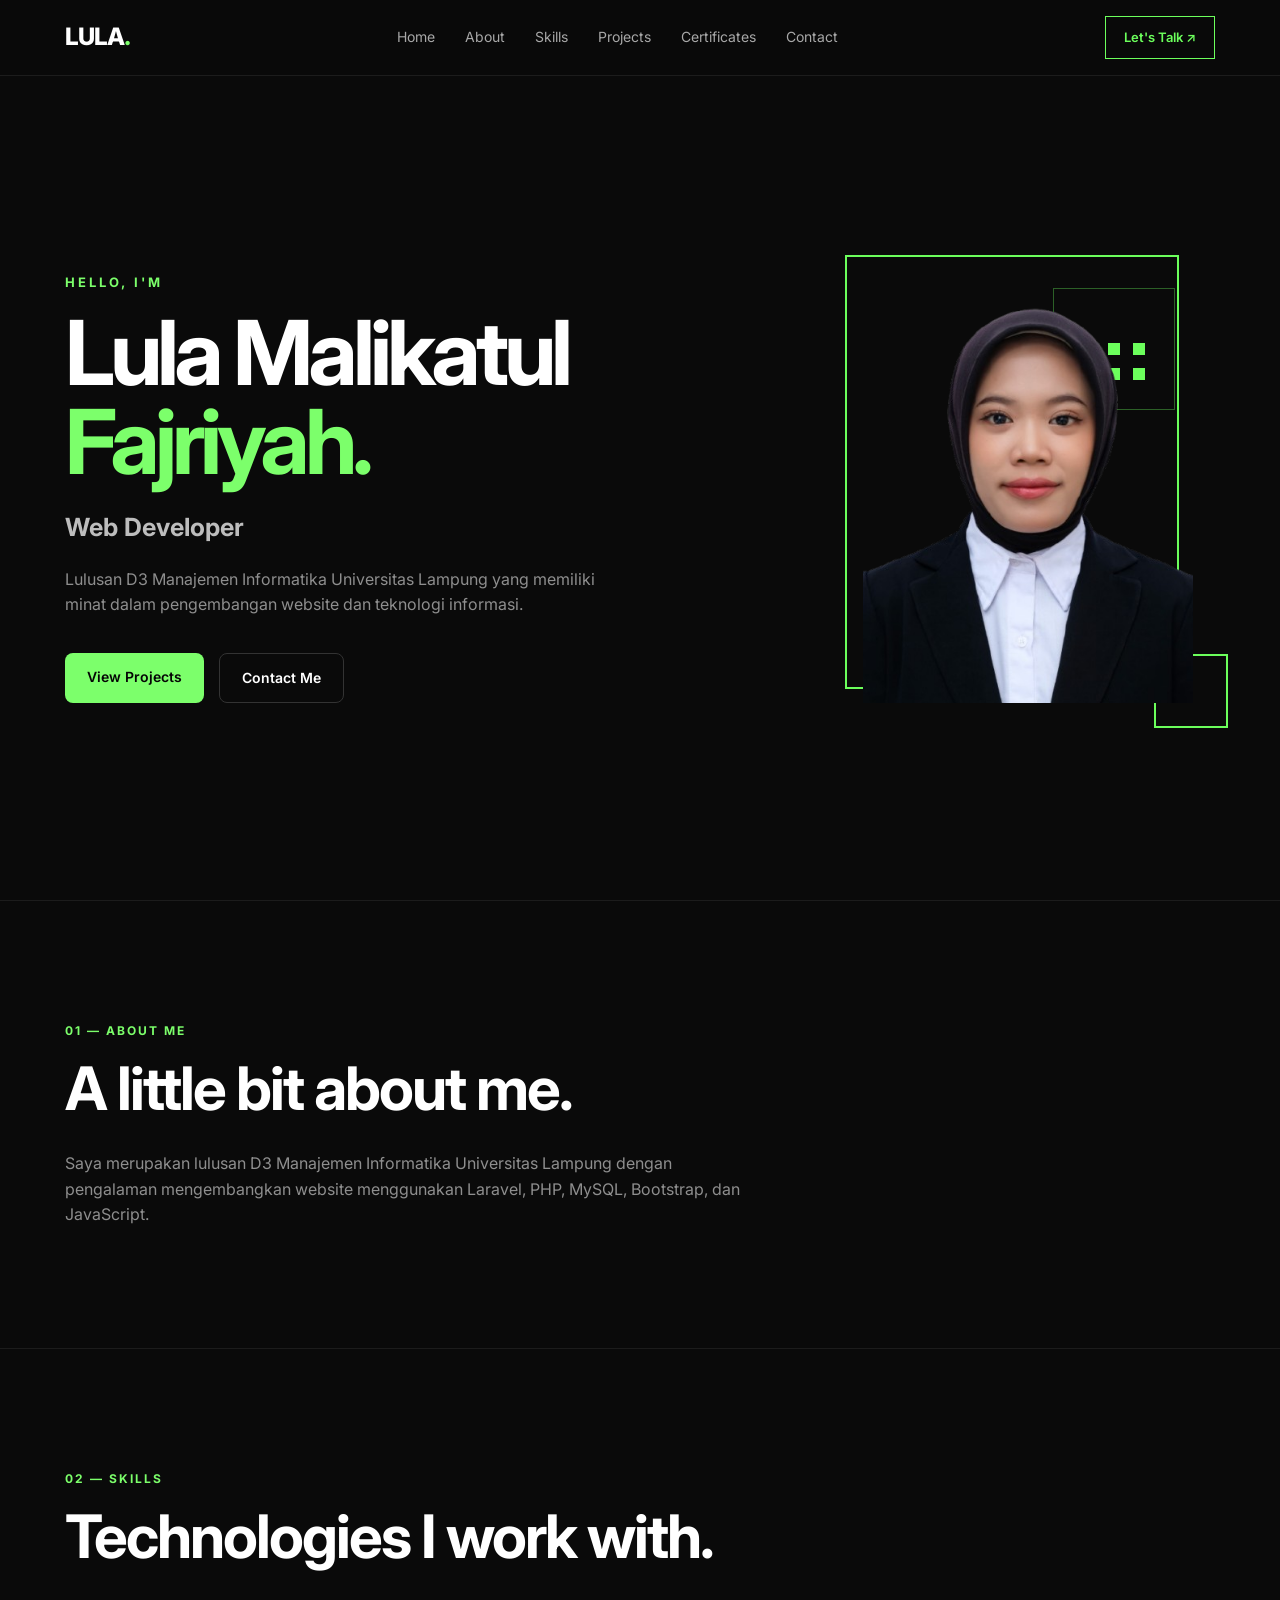
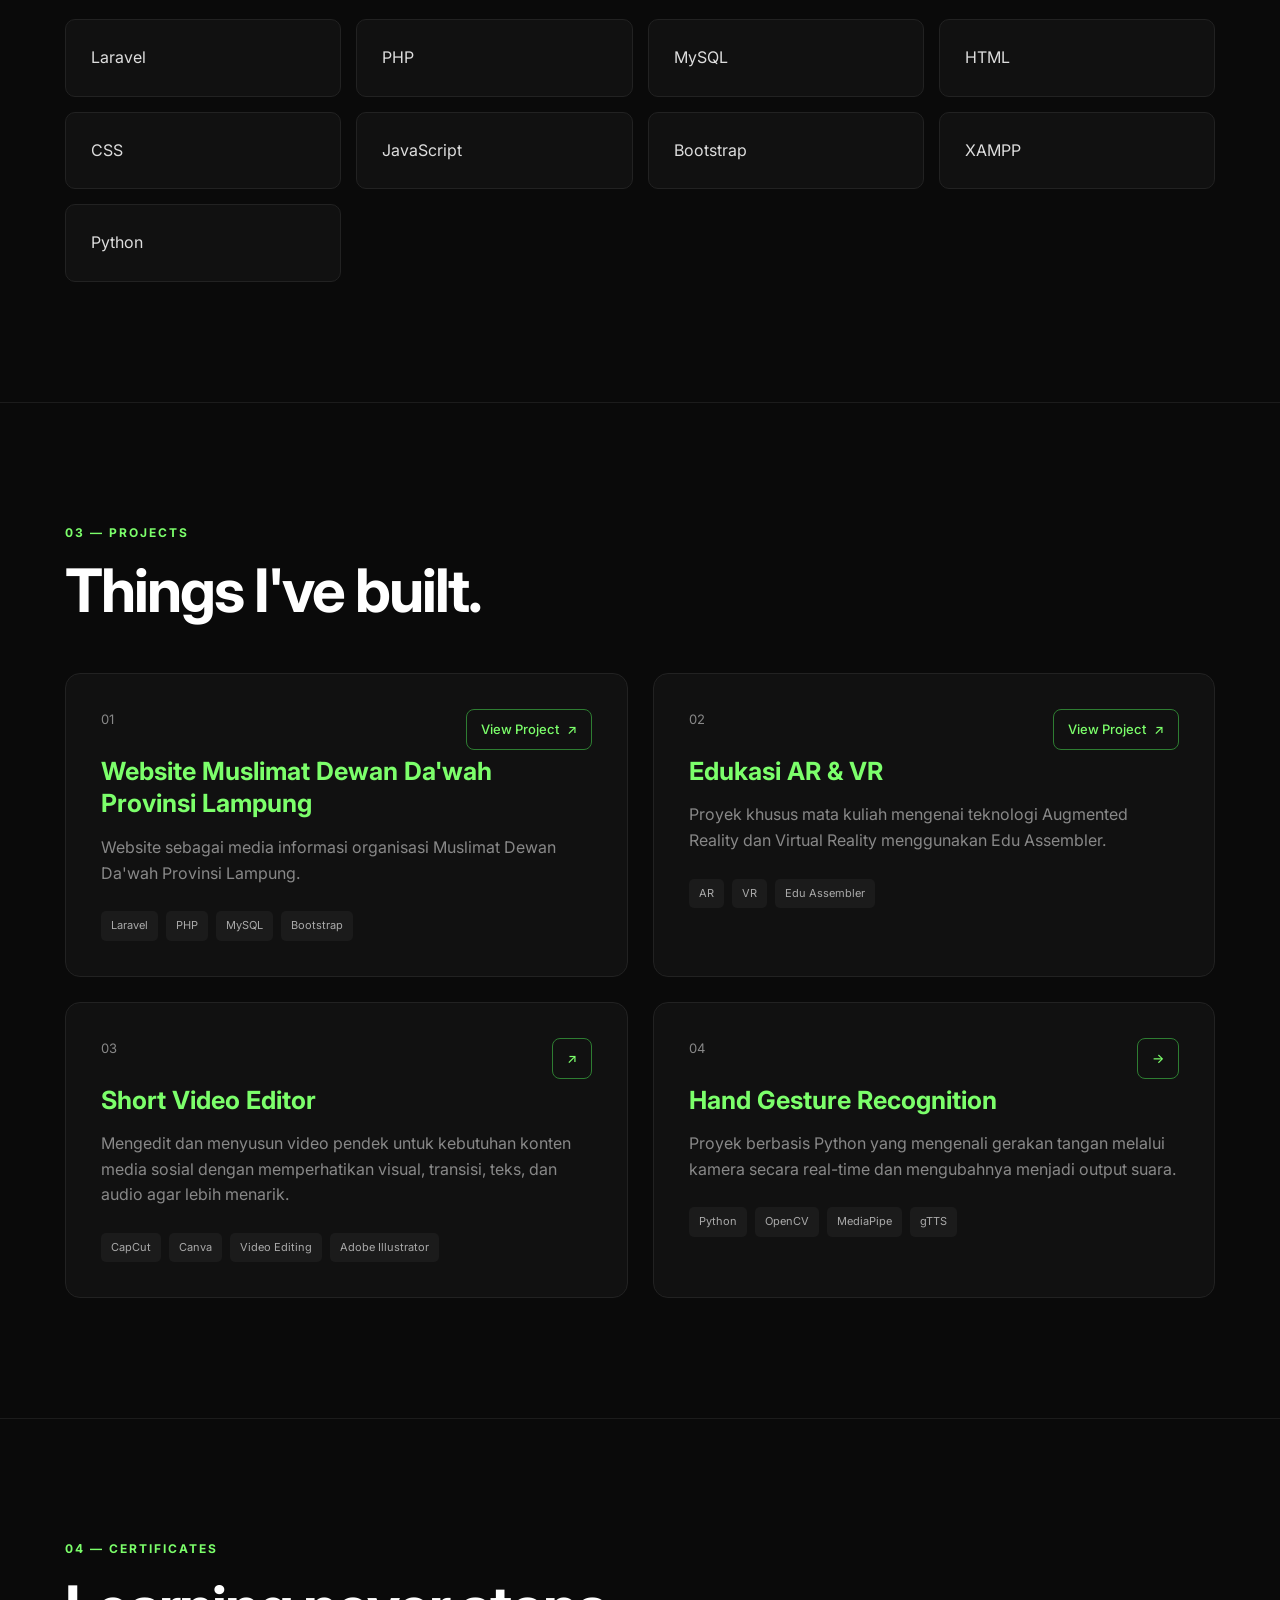
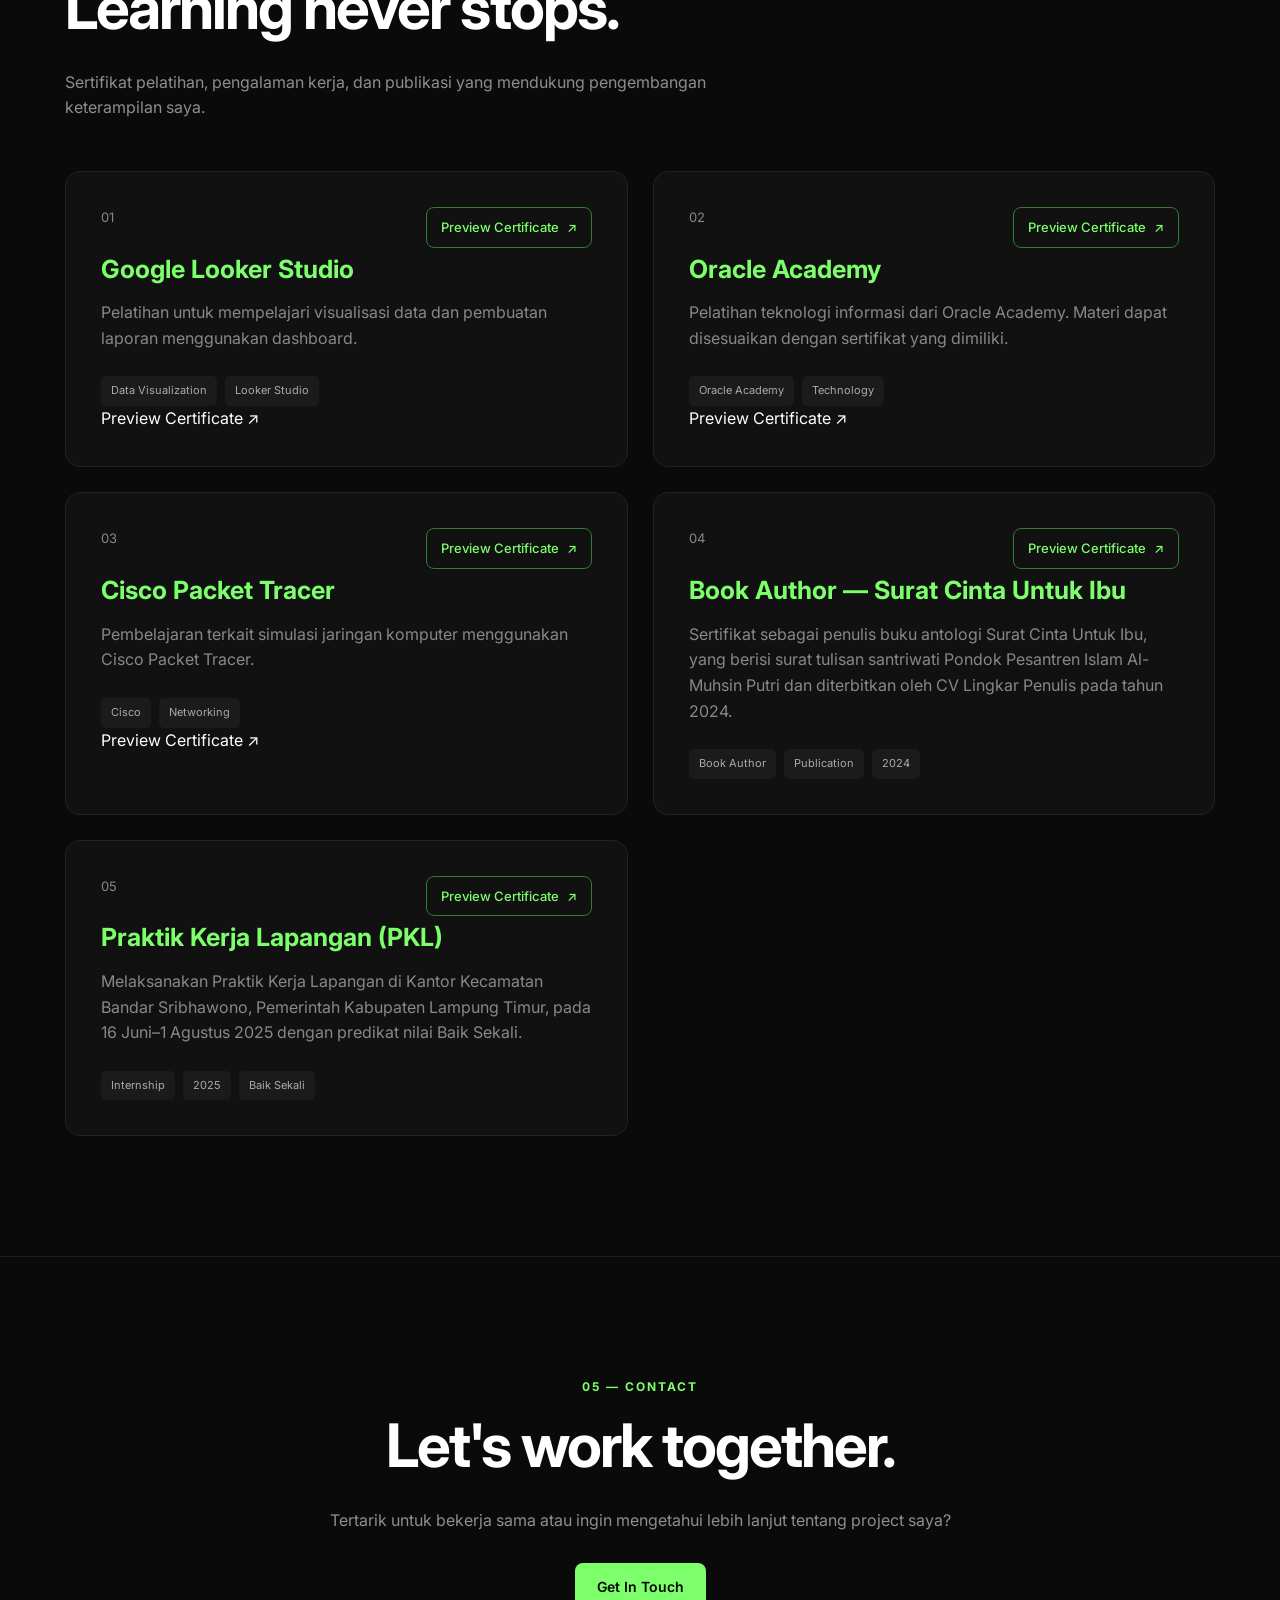
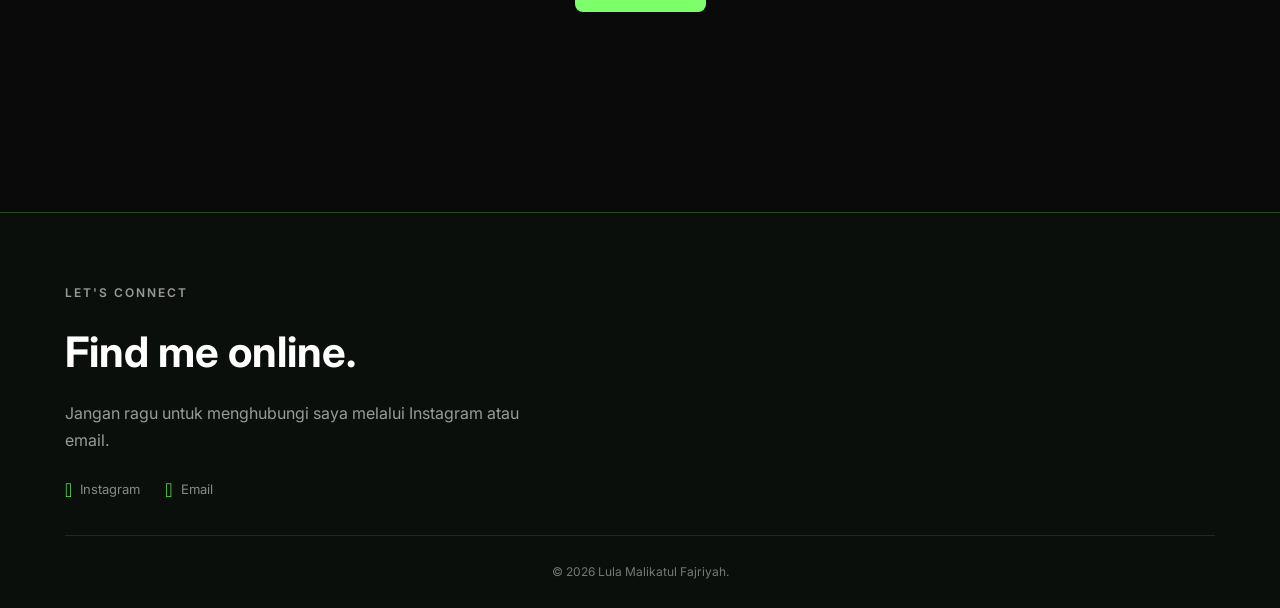
==== docs/index.html @ 905100c4 "Add Short Video Editor project detail page" ====
<!DOCTYPE html>
<!-- saved from url=(0027)#home -->
<html lang="en">

<head>
    <meta http-equiv="Content-Type" content="text/html; charset=UTF-8">

    <meta name="viewport" content="width=device-width, initial-scale=1.0">

    <title>Lula Malikatul Fajriyah | Web Developer</title>

    <link rel="stylesheet" href="./index_files/style.css">
    <link rel="stylesheet" href="./index_files/all.min.css">
</head>

<body>


    <!-- NAVBAR -->
    <nav class="navbar">
        <div class="container navbar-content">

            <a href="#" class="logo">
                LULA<span>.</span>
            </a>

            <div class="nav-links">
                <a href="#home">Home</a>
                <a href="#about">About</a>
                <a href="#skills">Skills</a>
                <a href="#projects">Projects</a>
                <a href="#certificates">Certificates</a>
                <a href="#contact">Contact</a>
            </div>

            <a href="#contact" class="nav-contact">
                Let's Talk ↗
            </a>

        </div>
    </nav>

    <!-- HERO -->
    <section id="home" class="hero">
        <div class="container hero-content">

            <div class="hero-text">

                <p class="small-text">HELLO, I'M</p>

                <h1>
                    Lula Malikatul<br>
                    <span>Fajriyah.</span>
                </h1>

                <h2>Web Developer</h2>

                <p class="hero-description">
                    Lulusan D3 Manajemen Informatika Universitas Lampung
                    yang memiliki minat dalam pengembangan website dan teknologi informasi.
                </p>

                <div class="hero-buttons">
                    <a href="#projects" class="btn-primary">
                        View Projects
                    </a>

                    <a href="#contact" class="btn-secondary">
                        Contact Me
                    </a>
                </div>

            </div>

            <div class="hero-image">
                <div class="profile-photo">
                    <img src="./index_files/lula.png" alt="Lula Malikatul Fajriyah">
                </div>
            </div>

        </div>
    </section>


    <!-- ABOUT -->
    <section id="about" class="section">
        <div class="container">

            <p class="section-label">01 — ABOUT ME</p>

            <h2 class="section-title">
                A little bit about me.
            </h2>

            <p class="section-description">
                Saya merupakan lulusan D3 Manajemen Informatika Universitas Lampung
                dengan pengalaman mengembangkan website menggunakan Laravel, PHP,
                MySQL, Bootstrap, dan JavaScript.
            </p>

        </div>
    </section>


    <!-- SKILLS -->
    <section id="skills" class="section">
        <div class="container">

            <p class="section-label">02 — SKILLS</p>

            <h2 class="section-title">
                Technologies I work with.
            </h2>

            <div class="skills-grid">

                <div class="skill-card">Laravel</div>
                <div class="skill-card">PHP</div>
                <div class="skill-card">MySQL</div>
                <div class="skill-card">HTML</div>
                <div class="skill-card">CSS</div>
                <div class="skill-card">JavaScript</div>
                <div class="skill-card">Bootstrap</div>
                <div class="skill-card">XAMPP</div>
                <div class="skill-card">Python</div>

            </div>

        </div>
    </section>

    <!-- PROJECTS -->
    <section id="projects" class="section">
        <div class="container">

            <p class="section-label">03 — PROJECTS</p>

            <h2 class="section-title">
                Things I've built.
            </h2>

            <div class="projects-grid">


                <!-- PROJECT 01 -->
                <div class="project-card">

                    <p class="project-number">01</p>

                    <h3>
                        Website Muslimat Dewan Da'wah
                        Provinsi Lampung
                    </h3>

                    <p>
                        Website sebagai media informasi organisasi
                        Muslimat Dewan Da'wah Provinsi Lampung.
                    </p>

                    <div class="project-tech">
                        <span>Laravel</span>
                        <span>PHP</span>
                        <span>MySQL</span>
                        <span>Bootstrap</span>

                    </div>

                    <a href="./projects/muslimat.html" class="view-project">
                        View Project
                        <span>↗</span>
                    </a>

                </div>

                <!-- PROJECT 02 -->
                <div class="project-card">

                    <p class="project-number">02</p>

                    <h3>
                        Edukasi AR &amp; VR
                    </h3>

                    <p>
                        Proyek khusus mata kuliah mengenai teknologi
                        Augmented Reality dan Virtual Reality
                        menggunakan Edu Assembler.
                    </p>

                    <div class="project-tech">
                        <span>AR</span>
                        <span>VR</span>
                        <span>Edu Assembler</span>
                    </div>

                    <a href="./projects/project-arvr.html" class="view-project">
                        View Project
                        <span>↗</span>
                    </a>
                </div>

                <!-- PROJECT 03 -->
                <div class="project-card">

                    <p class="project-number">03</p>

                    <h3>
                        Short Video Editor
                    </h3>

                    <p>
                        Mengedit dan menyusun video pendek untuk kebutuhan
                        konten media sosial dengan memperhatikan visual,
                        transisi, teks, dan audio agar lebih menarik.
                    </p>

                    <div class="project-tech">
                        <span>CapCut</span>
                        <span>Canva</span>
                        <span>Video Editing</span>
                        <span>Adobe Illustrator</span>
                    </div>

                    <a href="./projects/short-video-editor.html" class="view-project">
                        <span>↗</span>
                    </a>

                </div>


                <!-- PROJECT 04 -->
                <div class="project-card">

                    <p class="project-number">04</p>

                    <h3>
                        Hand Gesture Recognition
                    </h3>

                    <p>
                        Proyek berbasis Python yang mengenali gerakan tangan
                        melalui kamera secara real-time dan mengubahnya
                        menjadi output suara.
                    </p>

                    <div class="project-tech">
                        <span>Python</span>
                        <span>OpenCV</span>
                        <span>MediaPipe</span>
                        <span>gTTS</span>
                    </div>

                    <a href="#contact" class="view-project">
                        <span>→</span>
                    </a>

                </div>

            </div>

        </div>
    </section>


    <!-- CERTIFICATES -->
    <section id="certificates" class="section">
        <div class="container">

            <p class="section-label">04 — CERTIFICATES</p>

            <h2 class="section-title">
                Learning never stops.
            </h2>

            <p class="section-description">
                Sertifikat pelatihan, pengalaman kerja, dan publikasi
                yang mendukung pengembangan keterampilan saya.
            </p>

            <div class="projects-grid">

                <!-- CERTIFICATE 01 -->
                <div class="project-card">

                    <p class="project-number">01</p>

                    <h3>Google Looker Studio</h3>

                    <p>
                        Pelatihan untuk mempelajari visualisasi data
                        dan pembuatan laporan menggunakan dashboard.
                    </p>

                    <div class="project-tech">
                        <span>Data Visualization</span>
                        <span>Looker Studio</span>
                    </div>

                    <a href="./certificates/google-looker-studio.pdf" class="view-project" target="_blank"
                        rel="noopener noreferrer">
                        Preview Certificate
                        <span>↗</span>
                    </a>

                    Preview Certificate
                    <span>↗</span>

                    </a>

                </div>


                <!-- CERTIFICATE 02 -->
                <div class="project-card">

                    <p class="project-number">02</p>

                    <h3>Oracle Academy</h3>

                    <p>
                        Pelatihan teknologi informasi dari Oracle Academy.
                        Materi dapat disesuaikan dengan sertifikat yang dimiliki.
                    </p>

                    <div class="project-tech">
                        <span>Oracle Academy</span>
                        <span>Technology</span>
                    </div>

                    <a href="./certificates/oracle-academy.pdf" class="view-project" target="_blank"
                        rel="noopener noreferrer">
                        Preview Certificate
                        <span>↗</span>
                    </a>

                    Preview Certificate
                    <span>↗</span>

                    </a>

                </div>


                <!-- CERTIFICATE 03 -->
                <div class="project-card">

                    <p class="project-number">03</p>

                    <h3>Cisco Packet Tracer</h3>

                    <p>
                        Pembelajaran terkait simulasi jaringan komputer
                        menggunakan Cisco Packet Tracer.
                    </p>

                    <div class="project-tech">
                        <span>Cisco</span>
                        <span>Networking</span>
                    </div>

                    <a href="./certificates/cisco-packet-tracer.pdf" class="view-project" target="_blank"
                        rel="noopener noreferrer">
                        Preview Certificate
                        <span>↗</span>
                    </a>

                    Preview Certificate
                    <span>↗</span>

                    </a>

                </div>


                <!-- CERTIFICATE 04 -->
                <div class="project-card">

                    <p class="project-number">04</p>

                    <h3>Book Author — Surat Cinta Untuk Ibu</h3>

                    <p>
                        Sertifikat sebagai penulis buku antologi
                        Surat Cinta Untuk Ibu, yang berisi surat tulisan
                        santriwati Pondok Pesantren Islam Al-Muhsin Putri
                        dan diterbitkan oleh CV Lingkar Penulis pada tahun 2024.
                    </p>

                    <div class="project-tech">
                        <span>Book Author</span>
                        <span>Publication</span>
                        <span>2024</span>
                    </div>

                    <a href="./certificates/sertifikat-penulis-buku.jpeg" class="view-project" target="_blank"
                        rel="noopener noreferrer">
                        Preview Certificate
                        <span>↗</span>
                    </a>

                </div>


                <!-- CERTIFICATE 05 -->
                <div class="project-card">

                    <p class="project-number">05</p>

                    <h3>Praktik Kerja Lapangan (PKL)</h3>

                    <p>
                        Melaksanakan Praktik Kerja Lapangan di Kantor
                        Kecamatan Bandar Sribhawono, Pemerintah Kabupaten
                        Lampung Timur, pada 16 Juni–1 Agustus 2025
                        dengan predikat nilai Baik Sekali.
                    </p>

                    <div class="project-tech">
                        <span>Internship</span>
                        <span>2025</span>
                        <span>Baik Sekali</span>
                    </div>

                    <a href="./certificates/pkl-kecamatan-bandar-sribhawono.pdf" class="view-project" target="_blank"
                        rel="noopener noreferrer">
                        Preview Certificate
                        <span>↗</span>
                    </a>

                </div>

            </div>

        </div>
    </section>

    <!-- CONTACT -->
    <section id="contact" class="section contact">
        <div class="container">

            <p class="section-label">05 — CONTACT</p>

            <h2 class="section-title">
                Let's work together.
            </h2>

            <p class="section-description">
                Tertarik untuk bekerja sama atau ingin mengetahui lebih
                lanjut tentang project saya?
            </p>

            <a href="https://wa.me/6282183460191?text=Halo%20Lula%2C%20saya%20tertarik%20untuk%20mengetahui%20lebih%20lanjut%20tentang%20portfolio%20Anda."
                class="btn-primary" target="_blank">
                Get In Touch
            </a>

        </div>
    </section>


    <!-- FOOTER -->
    <footer class="footer">
        <div class="container">

            <div class="footer-content">

                <div class="footer-info">

                    <p class="footer-label">LET'S CONNECT</p>

                    <h2>
                        Find me online.
                    </h2>

                    <p>
                        Jangan ragu untuk menghubungi saya melalui
                        Instagram atau email.
                    </p>

                    <div class="footer-social">

                        <a href="https://instagram.com/fjrly_21" target="_blank" rel="noopener noreferrer"
                            class="social-link">

                            <i class="fa-brands fa-instagram"></i>
                            <span>Instagram</span>

                        </a>

                        <a href="https://mail.google.com/mail/?view=cm&amp;fs=1&amp;to=lulamalik9@gmail.com"
                            class="social-link" target="_blank" rel="noopener noreferrer"
                            aria-label="Kirim email ke Lula">

                            <i class="fa-solid fa-envelope"></i>
                            <span>Email</span>

                        </a>

                    </div>

                </div>

            </div>

            <!-- FOOTER BOTTOM -->
            <div class="footer-bottom">

                <p>
                    © 2026 Lula Malikatul Fajriyah.
                </p>

            </div>

        </div>
    </footer>



    <span id="PING_CONTENT_PUSH_NOTIFICATION" style="display: none;"></span>
</body>

</html>
---- docs/index_files/style.css ----
@import url('https://fonts.googleapis.com/css2?family=Inter:wght@400;500;600;700;800&display=swap');

* {
    margin: 0;
    padding: 0;
    box-sizing: border-box;
}

html {
    scroll-behavior: smooth;
}

body {
    font-family: 'Inter', sans-serif;
    background: #0a0a0a;
    color: #ffffff;
    line-height: 1.6;
}

a {
    text-decoration: none;
    color: inherit;
}

.container {
    width: 90%;
    max-width: 1150px;
    margin: auto;
}


/* =========================
   NAVBAR
========================= */

.navbar {
    position: fixed;
    top: 0;
    width: 100%;
    z-index: 1000;
    background: rgba(10, 10, 10, 0.85);
    backdrop-filter: blur(10px);
    border-bottom: 1px solid #1c1c1c;
}

.navbar-content {
    height: 75px;
    display: flex;
    align-items: center;
    justify-content: space-between;
}

.logo {
    font-size: 24px;
    font-weight: 800;
    letter-spacing: -1px;
}

.logo span {
    color: #7cff6b;
}

.nav-links {
    display: flex;
    gap: 30px;
}

.nav-links a {
    color: #a8a8a8;
    font-size: 14px;
    transition: 0.3s;
}

.nav-links a:hover {
    color: #7cff6b;
}


/* LET'S TALK */

.nav-contact {
    display: inline-flex;
    align-items: center;
    padding: 10px 18px;
    border: 1px solid #6cff5c;
    color: #6cff5c;
    text-decoration: none;
    font-size: 13px;
    font-weight: 600;
    transition: 0.3s ease;
}

.nav-contact:hover {
    background: #6cff5c;
    color: #0b0f0c;
}


/* =========================
   HERO
========================= */

.hero {
    min-height: 100vh;
    display: flex;
    align-items: center;
    padding-top: 75px;
}

.hero-content {
    display: grid;
    grid-template-columns: 1.3fr 0.7fr;
    gap: 80px;
    align-items: center;
}

.small-text {
    color: #7cff6b;
    font-size: 13px;
    font-weight: 700;
    letter-spacing: 3px;
    margin-bottom: 15px;
}

.hero h1 {
    font-size: clamp(50px, 7vw, 90px);
    line-height: 1;
    letter-spacing: -5px;
    margin-bottom: 20px;
}

.hero h1 span {
    color: #7cff6b;
}

.hero h2 {
    font-size: 25px;
    color: #bdbdbd;
    margin-bottom: 20px;
}

.hero-description {
    max-width: 550px;
    color: #8e8e8e;
    font-size: 16px;
    margin-bottom: 35px;
}

.hero-buttons {
    display: flex;
    gap: 15px;
}

.btn-primary,
.btn-secondary {
    display: inline-block;
    padding: 13px 22px;
    border-radius: 8px;
    font-size: 14px;
    font-weight: 600;
    transition: 0.3s;
}

.btn-primary {
    background: #7cff6b;
    color: #050505;
}

.btn-primary:hover {
    transform: translateY(-3px);
    box-shadow: 0 10px 30px rgba(124, 255, 107, 0.2);
}

.btn-secondary {
    border: 1px solid #333;
    color: #fff;
}

.btn-secondary:hover {
    border-color: #7cff6b;
    color: #7cff6b;
}


/* =========================
   PHOTO
========================= */

.hero-image {
    position: relative;
    display: flex;
    justify-content: center;
    align-items: center;
    width: 100%;
    min-height: 500px;
}

.profile-photo {
    position: relative;
    width: 330px;
    height: 430px;
    z-index: 2;
}

.profile-photo img {
    width: 100%;
    height: 100%;
    object-fit: cover;
    object-position: center top;
    display: block;
    position: relative;
    z-index: 2;
}


/* Kotak besar belakang */

.profile-photo::before {
    content: "";
    position: absolute;
    width: 330px;
    height: 430px;
    border: 2px solid #6cff5c;
    top: -18px;
    left: -18px;
    z-index: 1;
}


/* Kotak kecil kanan bawah */

.profile-photo::after {
    content: "";
    position: absolute;
    width: 70px;
    height: 70px;
    border: 2px solid #6cff5c;
    right: -35px;
    bottom: -25px;
    z-index: 1;
}


/* Kotak dekorasi tambahan */

.hero-image::before {
    content: "";
    position: absolute;
    width: 120px;
    height: 120px;
    border: 1px solid rgba(108, 255, 92, 0.35);
    top: 50px;
    right: 40px;
    z-index: 0;
}

.hero-image::after {
    content: "";
    position: absolute;
    width: 12px;
    height: 12px;
    background: #6cff5c;
    top: 105px;
    right: 95px;
    box-shadow:
        25px 0 #6cff5c,
        0 25px #6cff5c,
        25px 25px #6cff5c;
    z-index: 1;
}


/* =========================
   SECTION
========================= */

.section {
    padding: 120px 0;
    border-top: 1px solid #1c1c1c;
}

.section-label {
    color: #7cff6b;
    font-size: 12px;
    font-weight: 700;
    letter-spacing: 2px;
    margin-bottom: 15px;
}

.section-title {
    font-size: clamp(35px, 5vw, 60px);
    line-height: 1.1;
    letter-spacing: -2px;
    max-width: 800px;
    margin-bottom: 30px;
}

.section-description {
    max-width: 700px;
    color: #8e8e8e;
    font-size: 16px;
}


/* =========================
   SKILLS
========================= */

.skills-grid {
    display: grid;
    grid-template-columns: repeat(4, 1fr);
    gap: 15px;
    margin-top: 50px;
}

.skill-card {
    padding: 25px;
    background: #111;
    border: 1px solid #222;
    border-radius: 10px;
    color: #ddd;
    transition: 0.3s;
}

.skill-card:hover {
    border-color: #7cff6b;
    color: #7cff6b;
    transform: translateY(-3px);
}


/* =========================
   PROJECTS
========================= */

.projects-grid {

    display: grid;

    grid-template-columns: repeat(2, 1fr);

    gap: 25px;

    margin-top: 50px;

}

.project-card {

    position: relative;

    padding: 35px;

    background: #111;

    border: 1px solid #222;

    border-radius: 15px;

    transition: 0.3s;

}

.project-card:hover {

    border-color: #333;

    transform: translateY(-5px);

}

.project-number {

    color: #7cff6b;

    font-size: 13px;

    margin-bottom: 25px;

}

.project-card h3 {

    font-size: 25px;

    line-height: 1.3;

    margin-bottom: 15px;

    color: #7cff6b;

}

.project-card p {

    color: #888;

    margin-bottom: 25px;

}

.project-tech {

    display: flex;

    flex-wrap: wrap;

    gap: 8px;

}

.project-tech span {

    padding: 6px 10px;

    background: #1b1b1b;

    border-radius: 5px;

    color: #aaa;

    font-size: 11px;

}

.view-project {

    position: absolute;

    top: 35px;

    right: 35px;

    display: inline-flex;

    align-items: center;

    gap: 8px;

    padding: 9px 14px;

    border: 1px solid #2e7d32;

    border-radius: 8px;

    color: #7cff6b;

    background: transparent;

    text-decoration: none;

    font-size: 13px;

    font-weight: 500;

    transition: all 0.3s ease;

}

.view-project span {

    transition: transform 0.3s ease;

}

.view-project:hover {

    background: #2e7d32;

    color: #ffffff;

    transform: translateY(-2px);

}

.view-project:hover span {

    transform: translateX(5px);

}


/* =========================
   CONTACT
========================= */

.contact {
    text-align: center;
}

.contact .section-title,
.contact .section-description {
    margin-left: auto;
    margin-right: auto;
}

.contact .btn-primary {
    margin-top: 30px;
}


.footer {
    margin-top: 80px;
    padding: 70px 0 25px;
    border-top: 1px solid rgba(108, 255, 92, 0.25);
    background: #0b0f0c;
}

.footer-content {
    display: flex;
    justify-content: space-between;
    align-items: flex-start;
    gap: 50px;
}

.footer-info {
    max-width: 500px;
}

.footer-label {
    color: #6cff5c;
    font-size: 12px;
    font-weight: 600;
    letter-spacing: 2px;
    margin-bottom: 15px;
}

.footer-info h2 {
    font-size: 42px;
    margin-bottom: 15px;
}

.footer-info p {
    color: #999;
    line-height: 1.7;
}


/* SOCIAL MEDIA */

.footer-social {
    display: flex;
    align-items: center;
    gap: 25px;
    margin-top: 25px;
}

.social-link {
    display: inline-flex;
    align-items: center;
    gap: 8px;
    color: #888;
    font-size: 13px;
    text-decoration: none;
    transition: 0.3s ease;
}

.social-link i {
    font-size: 20px;
    color: #6cff5c;
    transition: 0.3s ease;
}

.social-link:hover {
    color: #fff;
}

.social-link:hover i {
    transform: translateY(-2px);
    color: #7cff6b;
}


/* FOOTER BOTTOM */

.footer-bottom {
    display: flex;
    flex-direction: column;
    align-items: center;
    justify-content: center;

    width: 100%;
    margin-top: 35px;
    padding-top: 25px;

    border-top: 1px solid #1c2b1c;

    text-align: center;
    gap: 6px;
}

.footer-bottom p {
    display: block;
    width: 100%;
    margin: 0;

    color: #777;
    font-size: 12px;
    line-height: 1.8;
}
/* ========================= 
   RESPONSIVE - HP 
========================= */

@media (max-width: 768px) {

    .nav-links {
        display: none;
    }

    .nav-contact {
        display: none;
    }

    .hero-content {
        grid-template-columns: 1fr;
        gap: 50px;
    }

    .hero {
        padding-top: 120px;
        padding-bottom: 80px;
    }

    .hero h1 {
        font-size: 55px;
        letter-spacing: -3px;
    }

    .hero-image {
        min-height: 500px;
    }

    .footer-content {
        flex-direction: column;
    }

    .footer-social {
        width: 100%;
        gap: 20px;
    }

    .footer-bottom {
        flex-direction: column;
        gap: 8px;
    }

    .footer-info h2 {
        font-size: 32px;
    }

    .social-link i {
        font-size: 20px;
        color: #6cff5c;
    }

    .social-link span {
        color: #888;
        font-size: 13px;
    }

    .project-card {
        position: relative;
    }


}



/* =========================
   RESPONSIVE TABLET DAN HP
========================= */

@media (max-width: 768px) {

    html,
    body {
        width: 100%;
        overflow-x: hidden;
    }

    .container {
        width: 90%;
        max-width: 100%;
    }

    /* NAVBAR */
    .navbar-content {
        height: 65px;
    }

    .logo {
        font-size: 22px;
    }

    .nav-links,
    .nav-contact {
        display: none;
    }

    /* HERO */
    .hero {
        min-height: auto;
        padding-top: 105px;
        padding-bottom: 50px;
    }

    .hero-content {
        grid-template-columns: minmax(0, 1fr);
        gap: 25px;
    }

    .hero-text {
        min-width: 0;
    }

    .hero h1 {
        font-size: clamp(36px, 10vw, 52px);
        line-height: 1.1;
        letter-spacing: -2px;
        overflow-wrap: anywhere;
    }

    .hero h2 {
        font-size: 22px;
    }

    .hero-description {
        font-size: 14px;
    }

    .hero-buttons {
        display: flex;
        flex-wrap: wrap;
        gap: 10px;
    }

    .btn-primary,
    .btn-secondary {
        padding: 12px 16px;
    }

    /* FOTO DI BAWAH TEKS */
    .hero-image {
        width: 100%;
        min-height: auto;
        padding: 15px 15px 25px;
        display: flex;
        justify-content: center;
        align-items: center;
    }

    .profile-photo {
        position: relative;
        width: min(68vw, 260px);
        height: auto;
        aspect-ratio: 330 / 430;
        margin: 0 auto;
    }

    .profile-photo img {
        width: 100%;
        height: 100%;
        object-fit: cover;
        object-position: center top;
    }

    .profile-photo::before {
        width: 100%;
        height: 100%;
        top: -10px;
        left: -10px;
    }

    .profile-photo::after {
        width: 45px;
        height: 45px;
        right: -15px;
        bottom: -15px;
    }

    .hero-image::before {
        width: 75px;
        height: 75px;
        top: 5px;
        right: 5px;
    }

    .hero-image::after {
        top: 35px;
        right: 35px;
    }

    /* SECTION */
    .section {
        padding: 70px 0;
        scroll-margin-top: 70px;
    }

    .section-title {
        font-size: clamp(29px, 8vw, 42px);
        line-height: 1.15;
        letter-spacing: -1px;
        overflow-wrap: anywhere;
    }

    .section-description {
        font-size: 14px;
    }

    /* SKILLS */
    .skills-grid {
        grid-template-columns: repeat(2, minmax(0, 1fr));
        gap: 10px;
        margin-top: 30px;
    }

    .skill-card {
        min-width: 0;
        padding: 16px 12px;
        font-size: 14px;
        overflow-wrap: anywhere;
    }

    /* PROJECTS DAN CERTIFICATES */
    .projects-grid {
        grid-template-columns: minmax(0, 1fr);
        gap: 18px;
        margin-top: 30px;
    }

    .project-card {
        display: flex;
        flex-direction: column;
        align-items: flex-start;
        min-width: 0;
        padding: 22px 18px;
        overflow-wrap: anywhere;
    }

    .project-number {
        margin-bottom: 12px;
    }

    .project-card h3 {
        width: 100%;
        padding-top: 0;
        margin: 0 0 12px;
        font-size: 20px;
        line-height: 1.4;
    }

    .project-card p {
        width: 100%;
        margin-bottom: 18px;
        font-size: 14px;
        line-height: 1.7;
    }

    .project-tech {
        display: flex;
        flex-wrap: wrap;
        width: 100%;
        gap: 7px;
        margin-bottom: 20px;
    }

    .project-tech span {
        font-size: 11px;
        overflow-wrap: anywhere;
    }

    /* TOMBOL DI BAWAH ISI KARTU */
    .view-project {
        position: static;
        align-self: flex-start;
        display: inline-flex;
        max-width: 100%;
        margin-top: auto;
        padding: 8px 11px;
        font-size: 12px;
        white-space: normal;
    }

    /* FOOTER */
    .footer {
        padding: 50px 0 25px;
    }

    .footer-content {
        flex-direction: column;
        gap: 25px;
    }

    .footer-info {
        max-width: 100%;
    }

    .footer-info h2 {
        font-size: 30px;
    }

    .footer-social {
        flex-wrap: wrap;
        gap: 20px;
    }

    .footer-bottom {
        flex-direction: column;
        gap: 8px;
    }
}

/* HP LAYAR SANGAT SEMPIT */
@media (max-width: 380px) {

    .hero h1 {
        font-size: 36px;
    }

    .hero-buttons {
        flex-direction: column;
        align-items: stretch;
    }

    .hero-buttons a {
        text-align: center;
    }

    .project-card {
        padding: 20px 15px;
    }

}
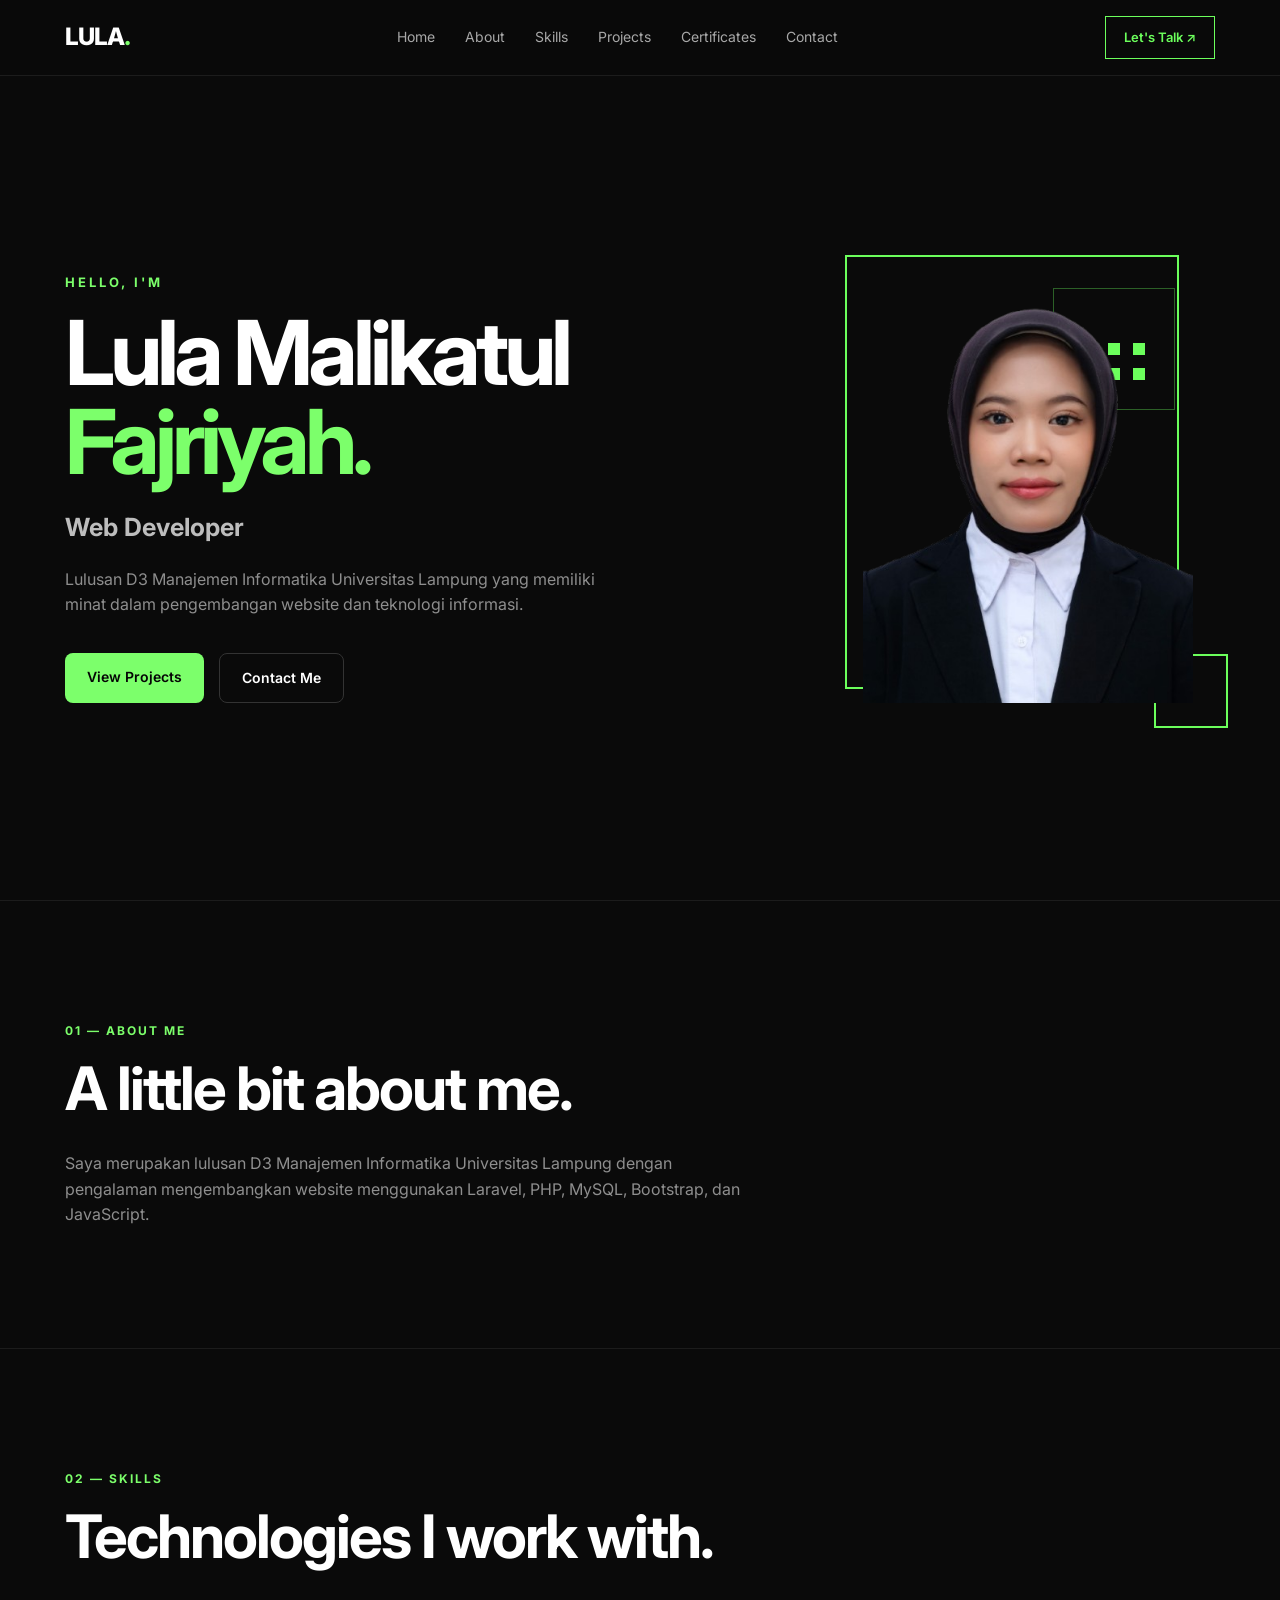
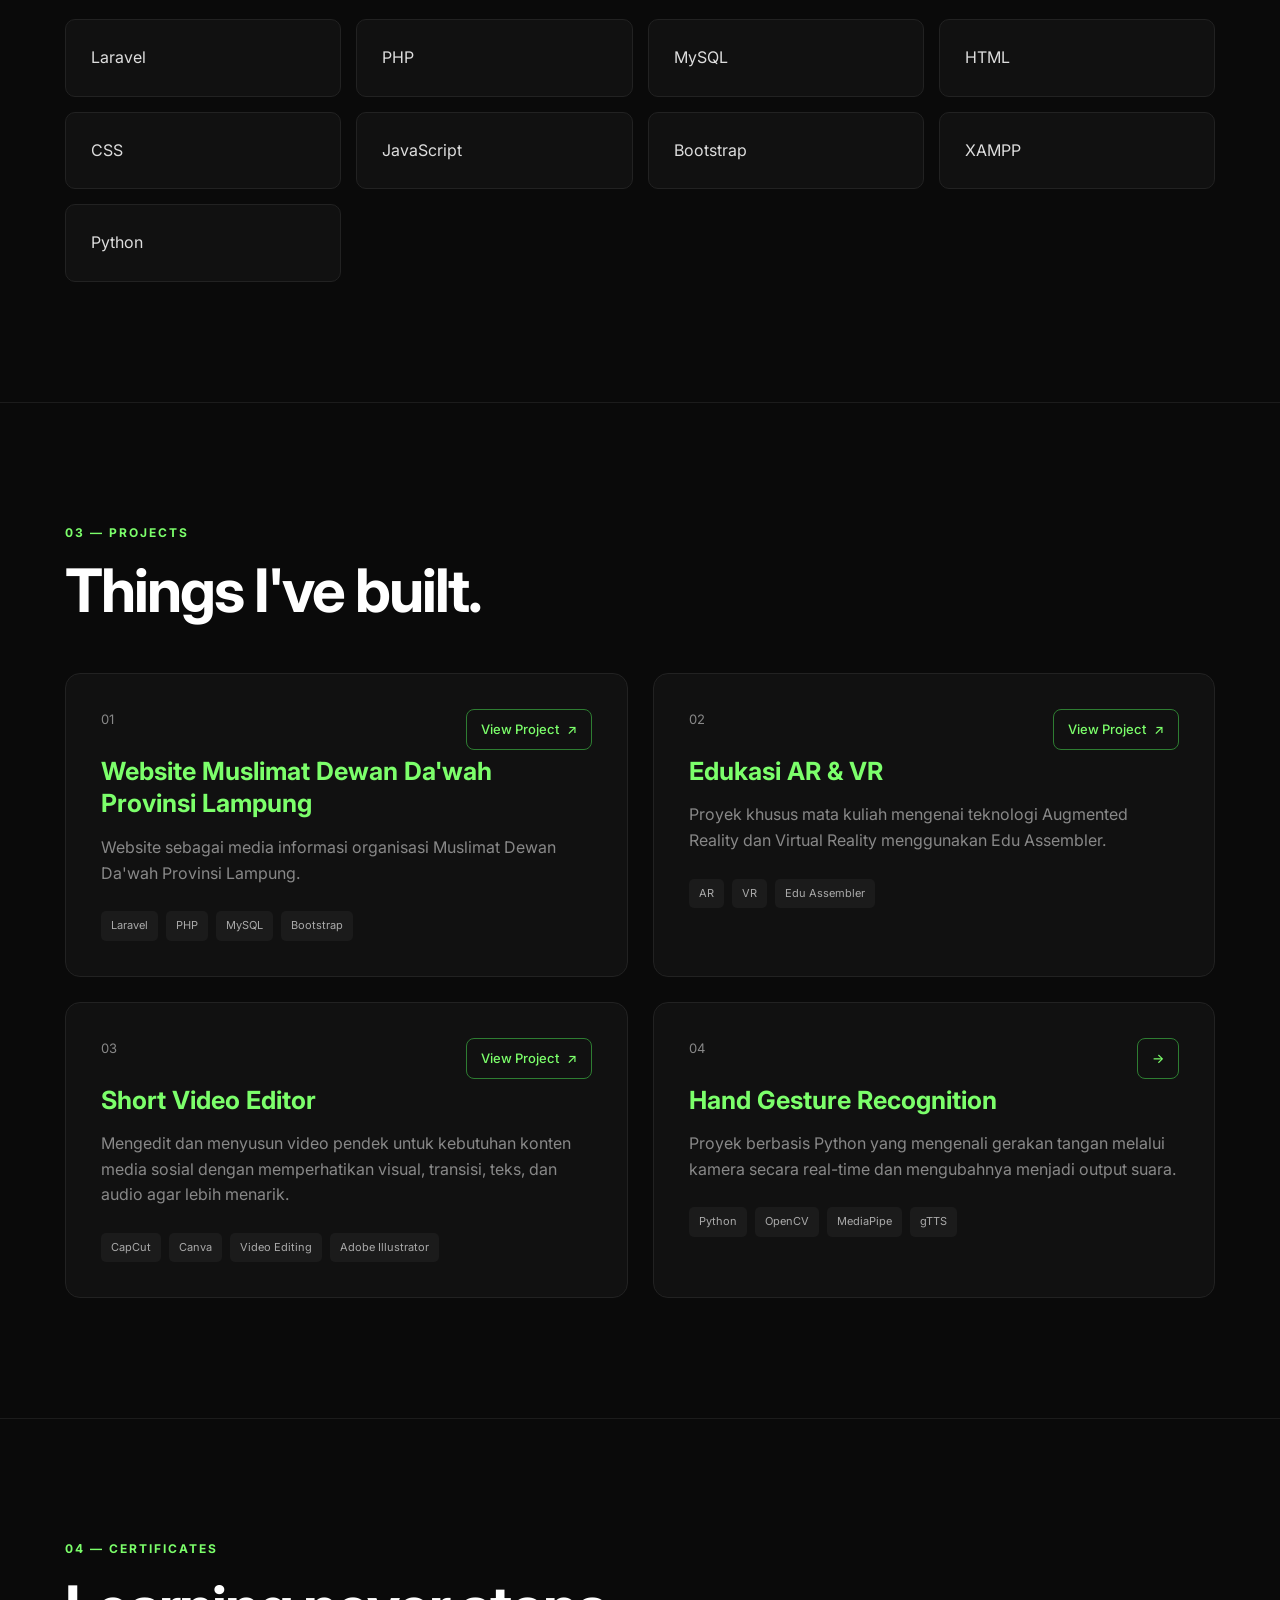
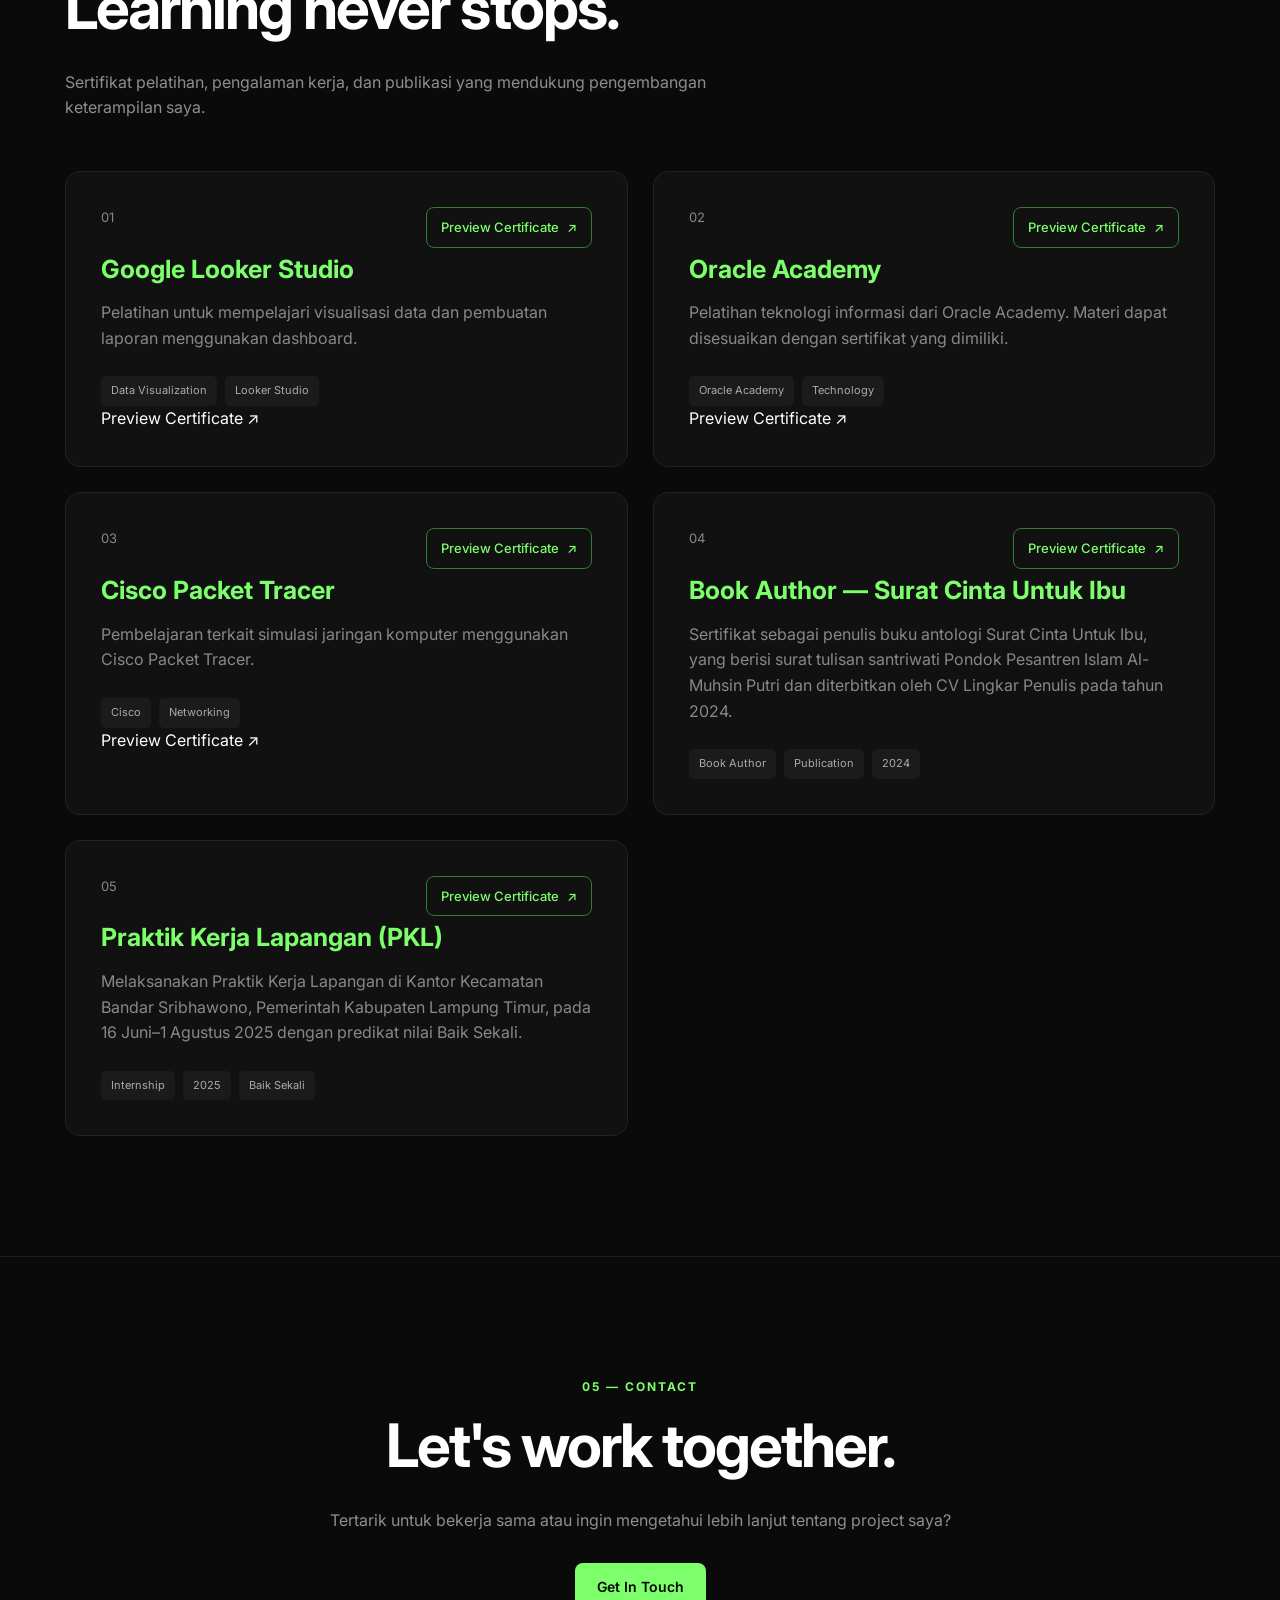
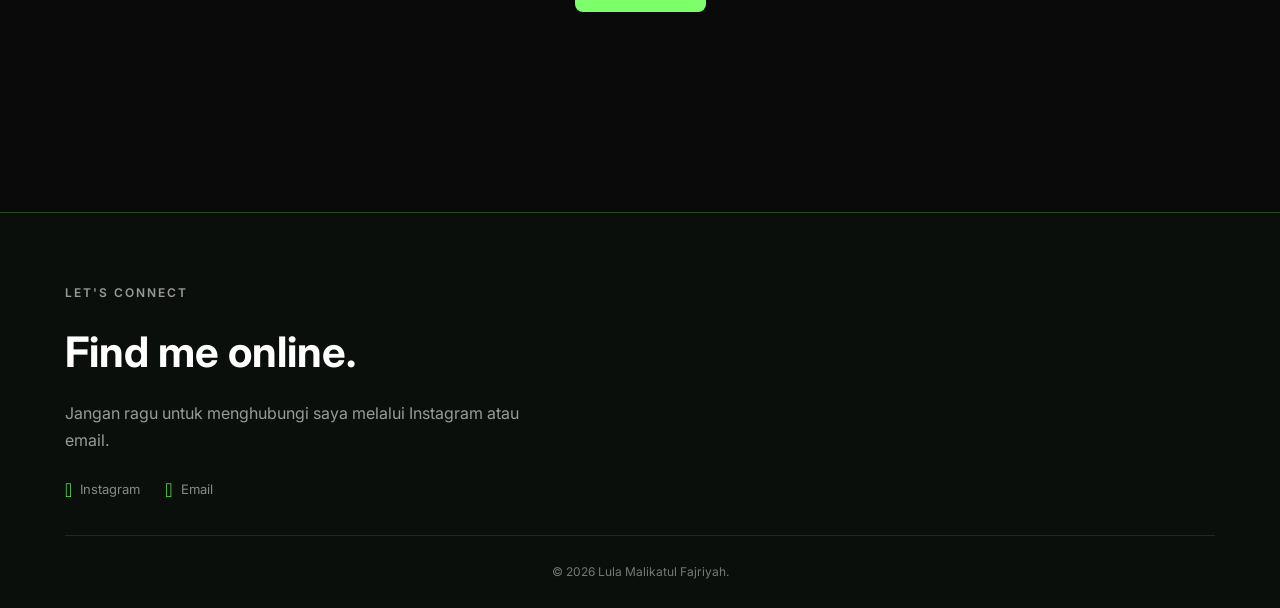
==== commit 6207271d: "Update index.html" ====
--- a/docs/index.html
+++ b/docs/index.html
@@ -222,6 +222,7 @@
                     </div>
 
                     <a href="./projects/short-video-editor.html" class="view-project">
+                        View Project
                         <span>↗</span>
                     </a>
 
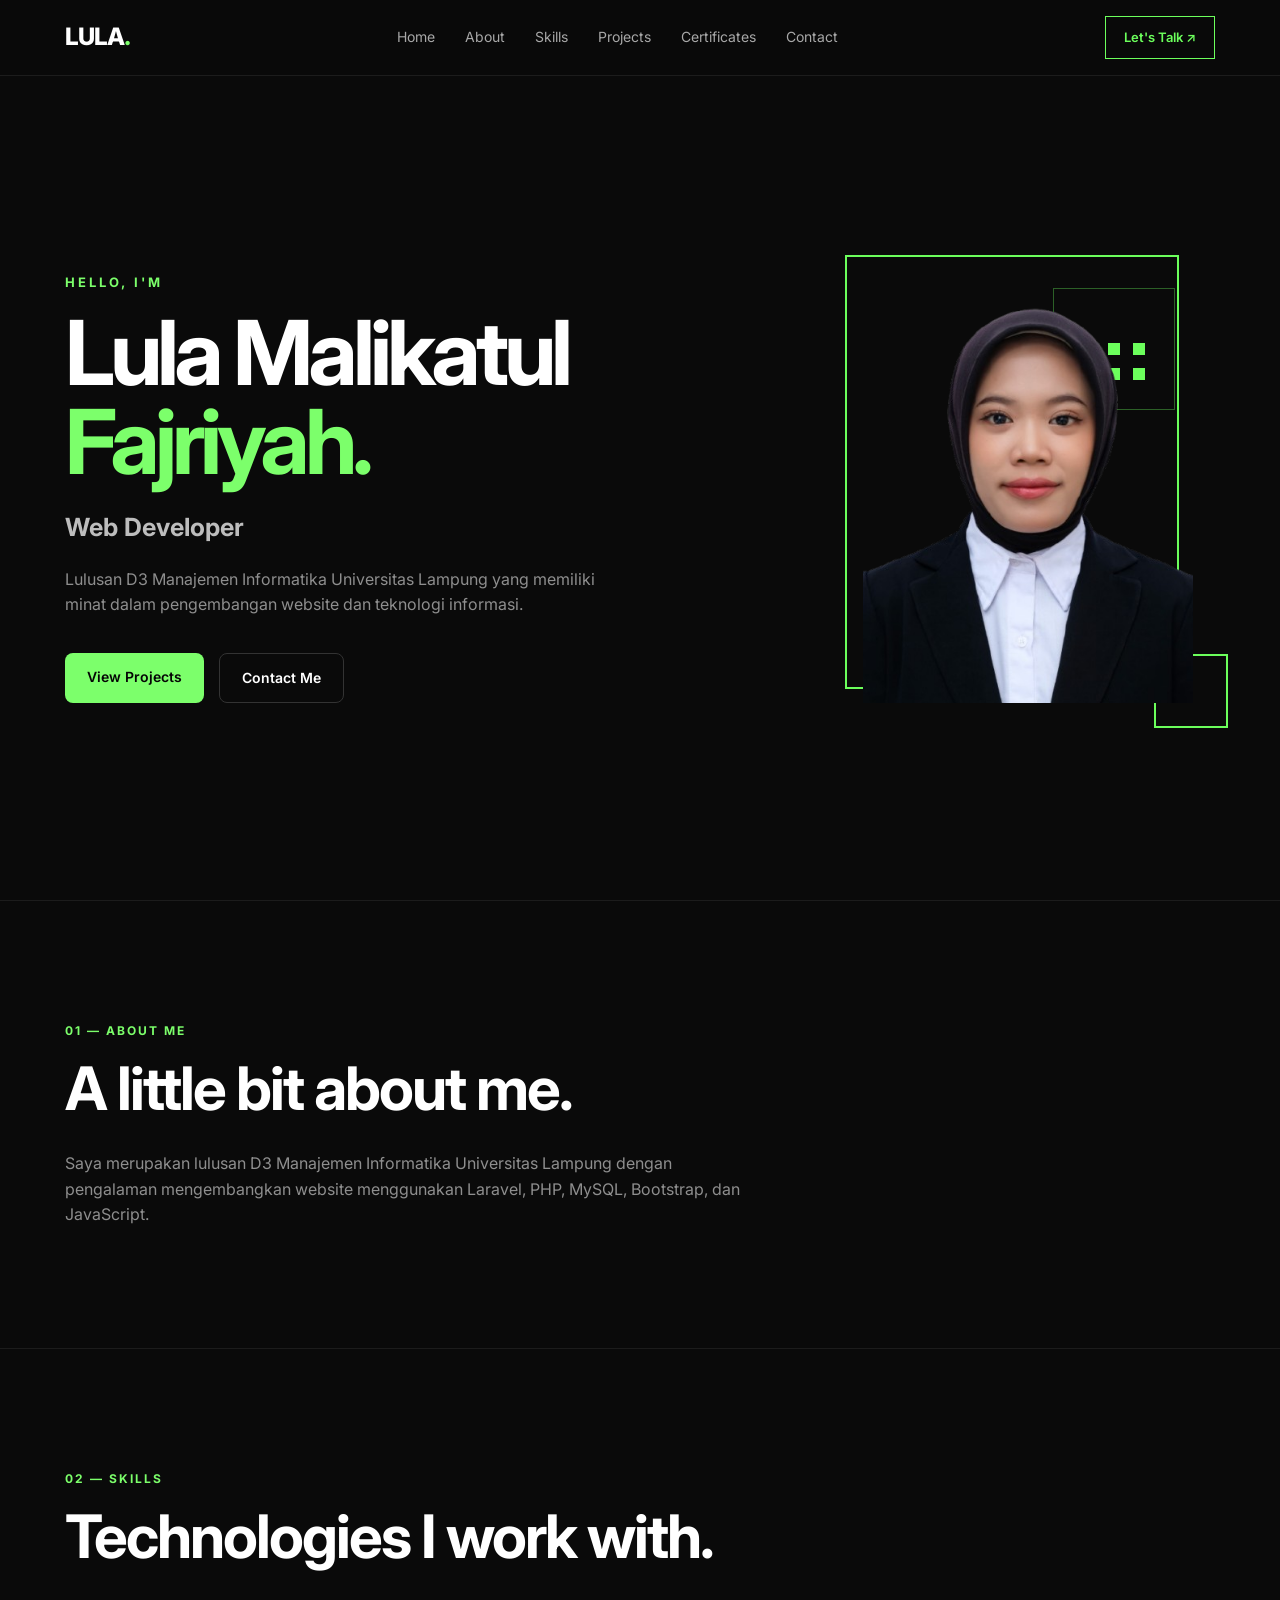
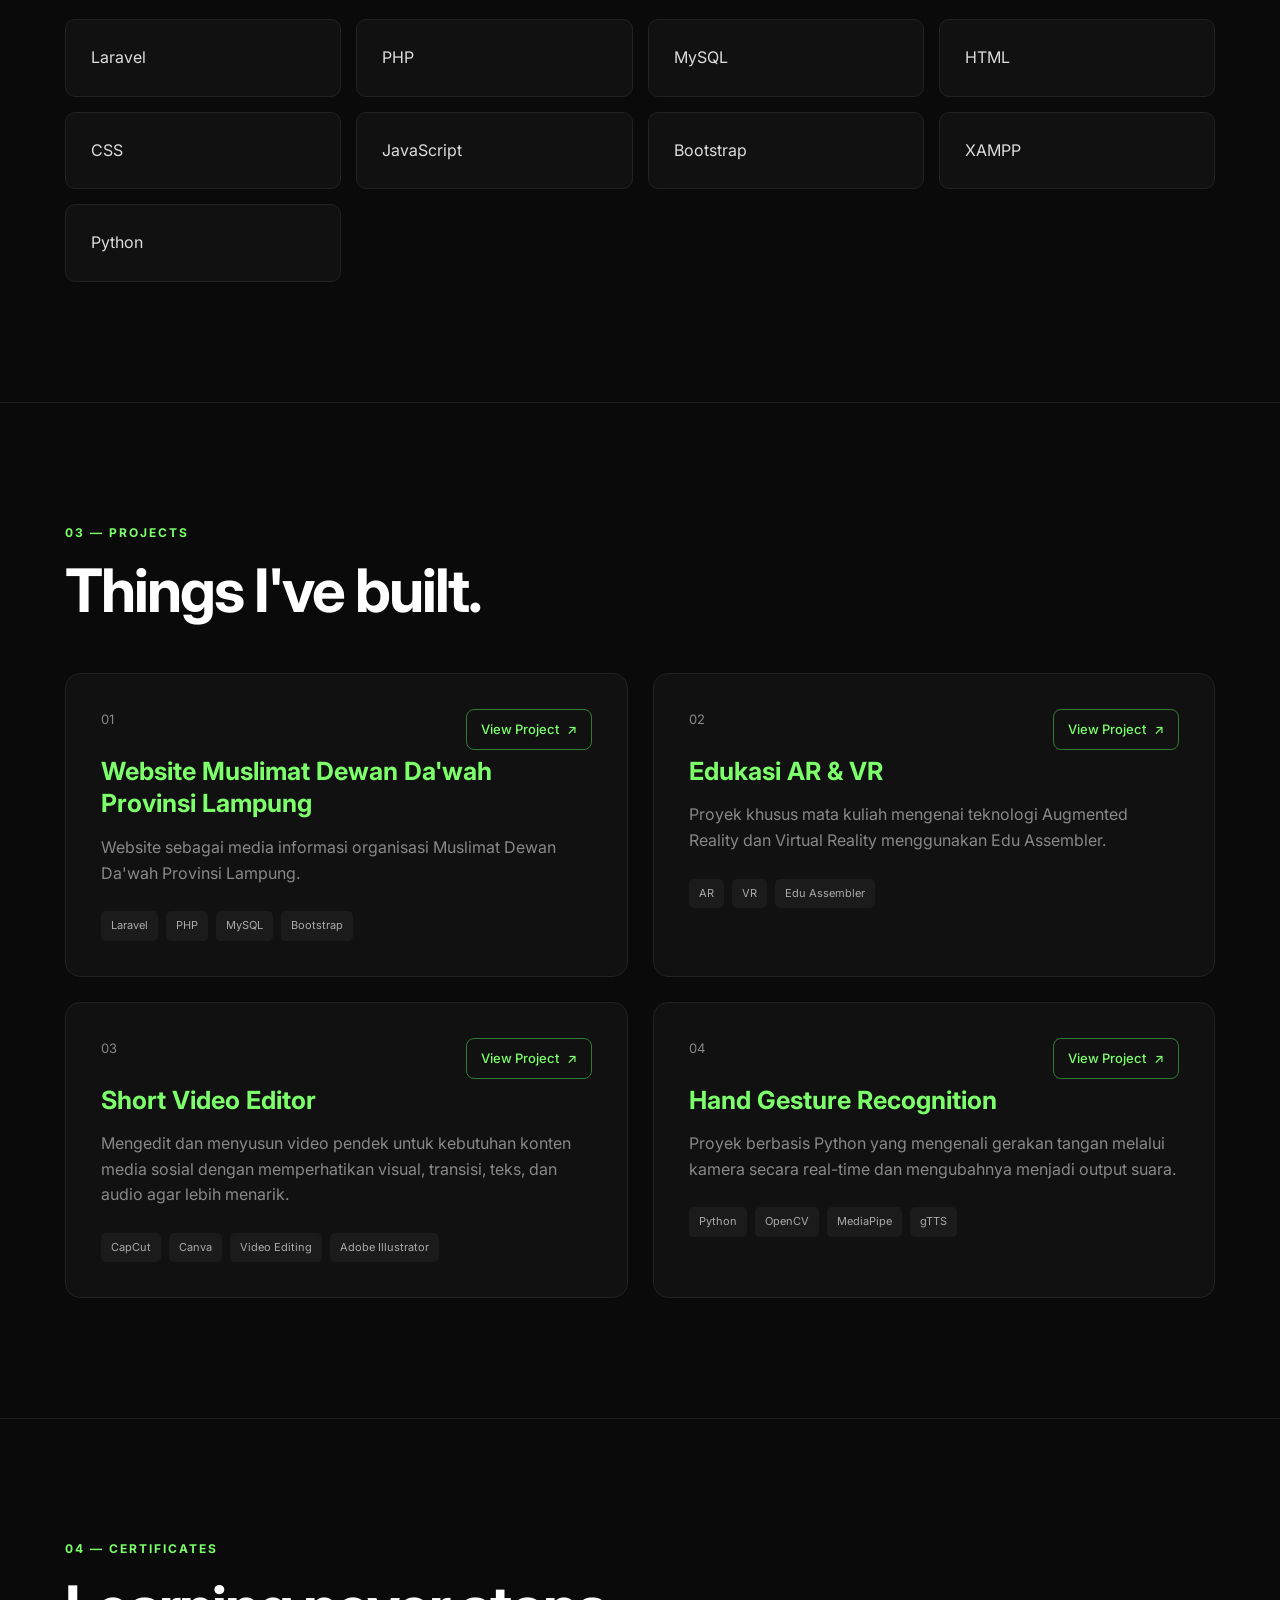
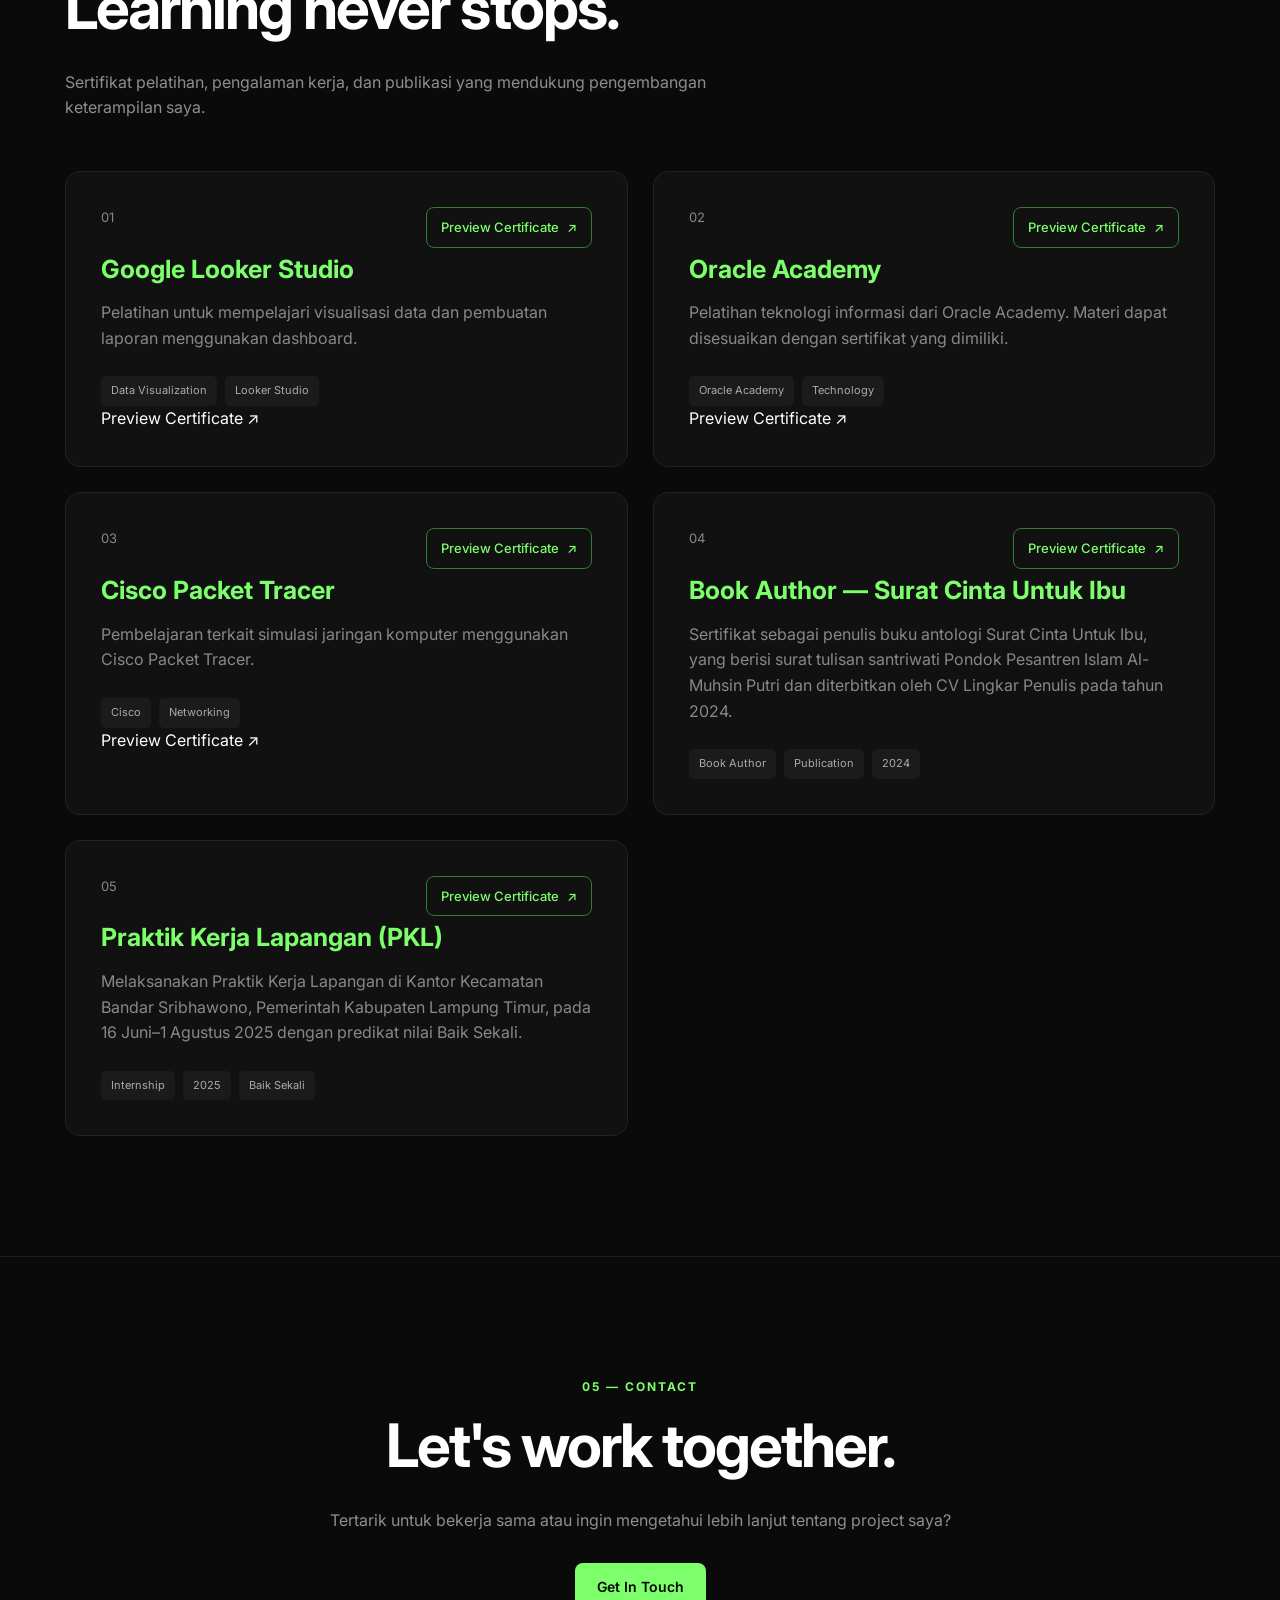
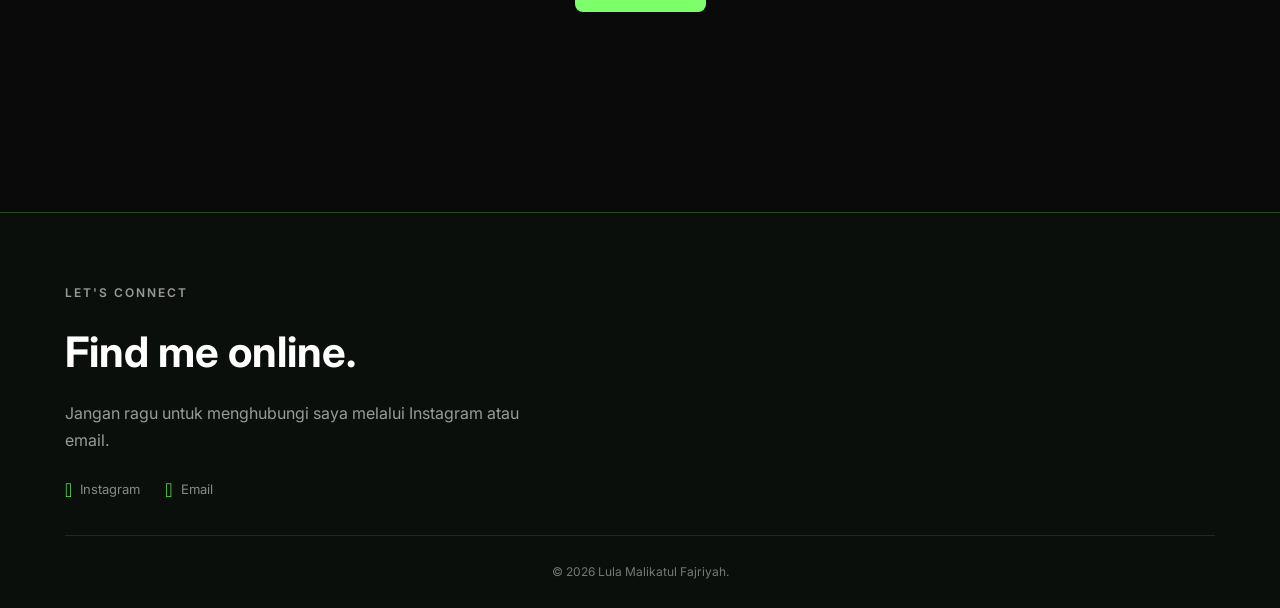
==== commit 50730ed6: "Add Hand Gesture Recognition project detail page" ====
--- a/docs/index.html
+++ b/docs/index.html
@@ -251,8 +251,9 @@
                         <span>gTTS</span>
                     </div>
 
-                    <a href="#contact" class="view-project">
-                        <span>→</span>
+                    <a href="./projects/hand-gesture.html" class="view-project">
+                        View Project
+                        <span>↗</span>
                     </a>
 
                 </div>
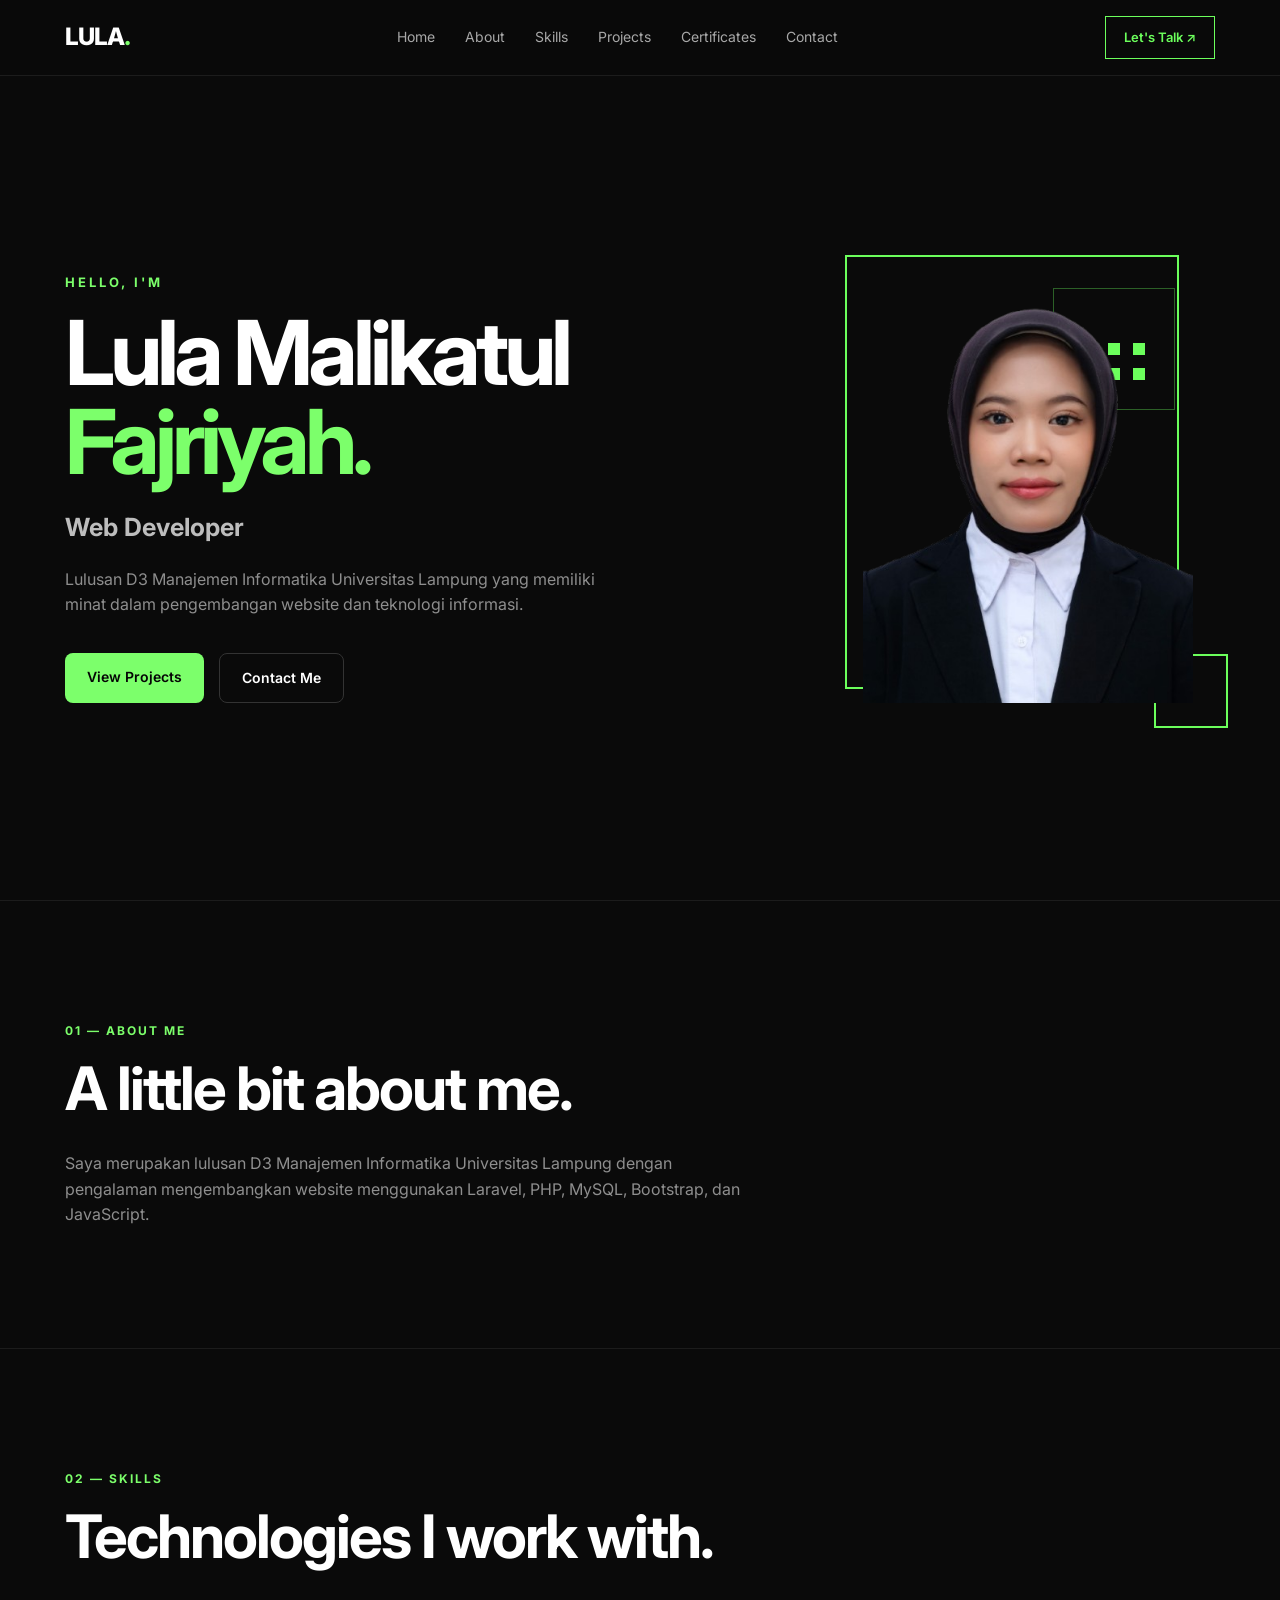
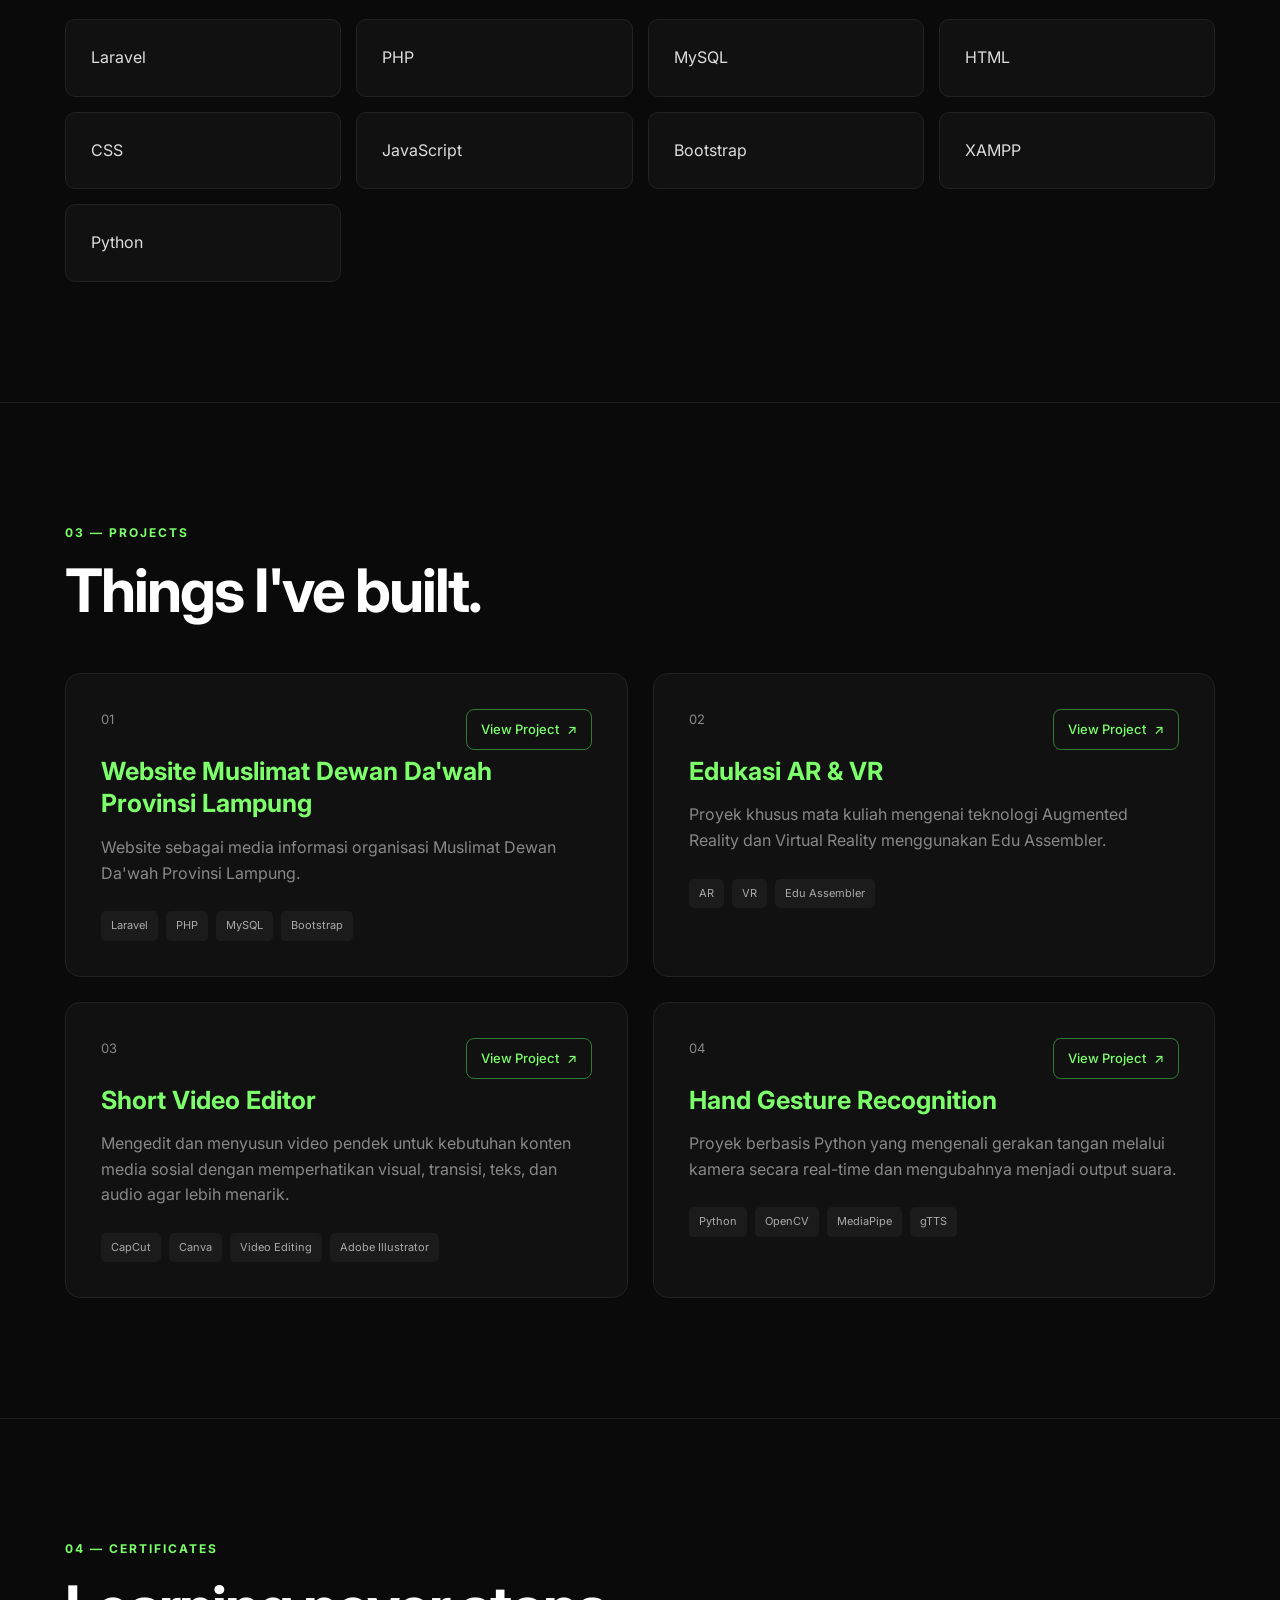
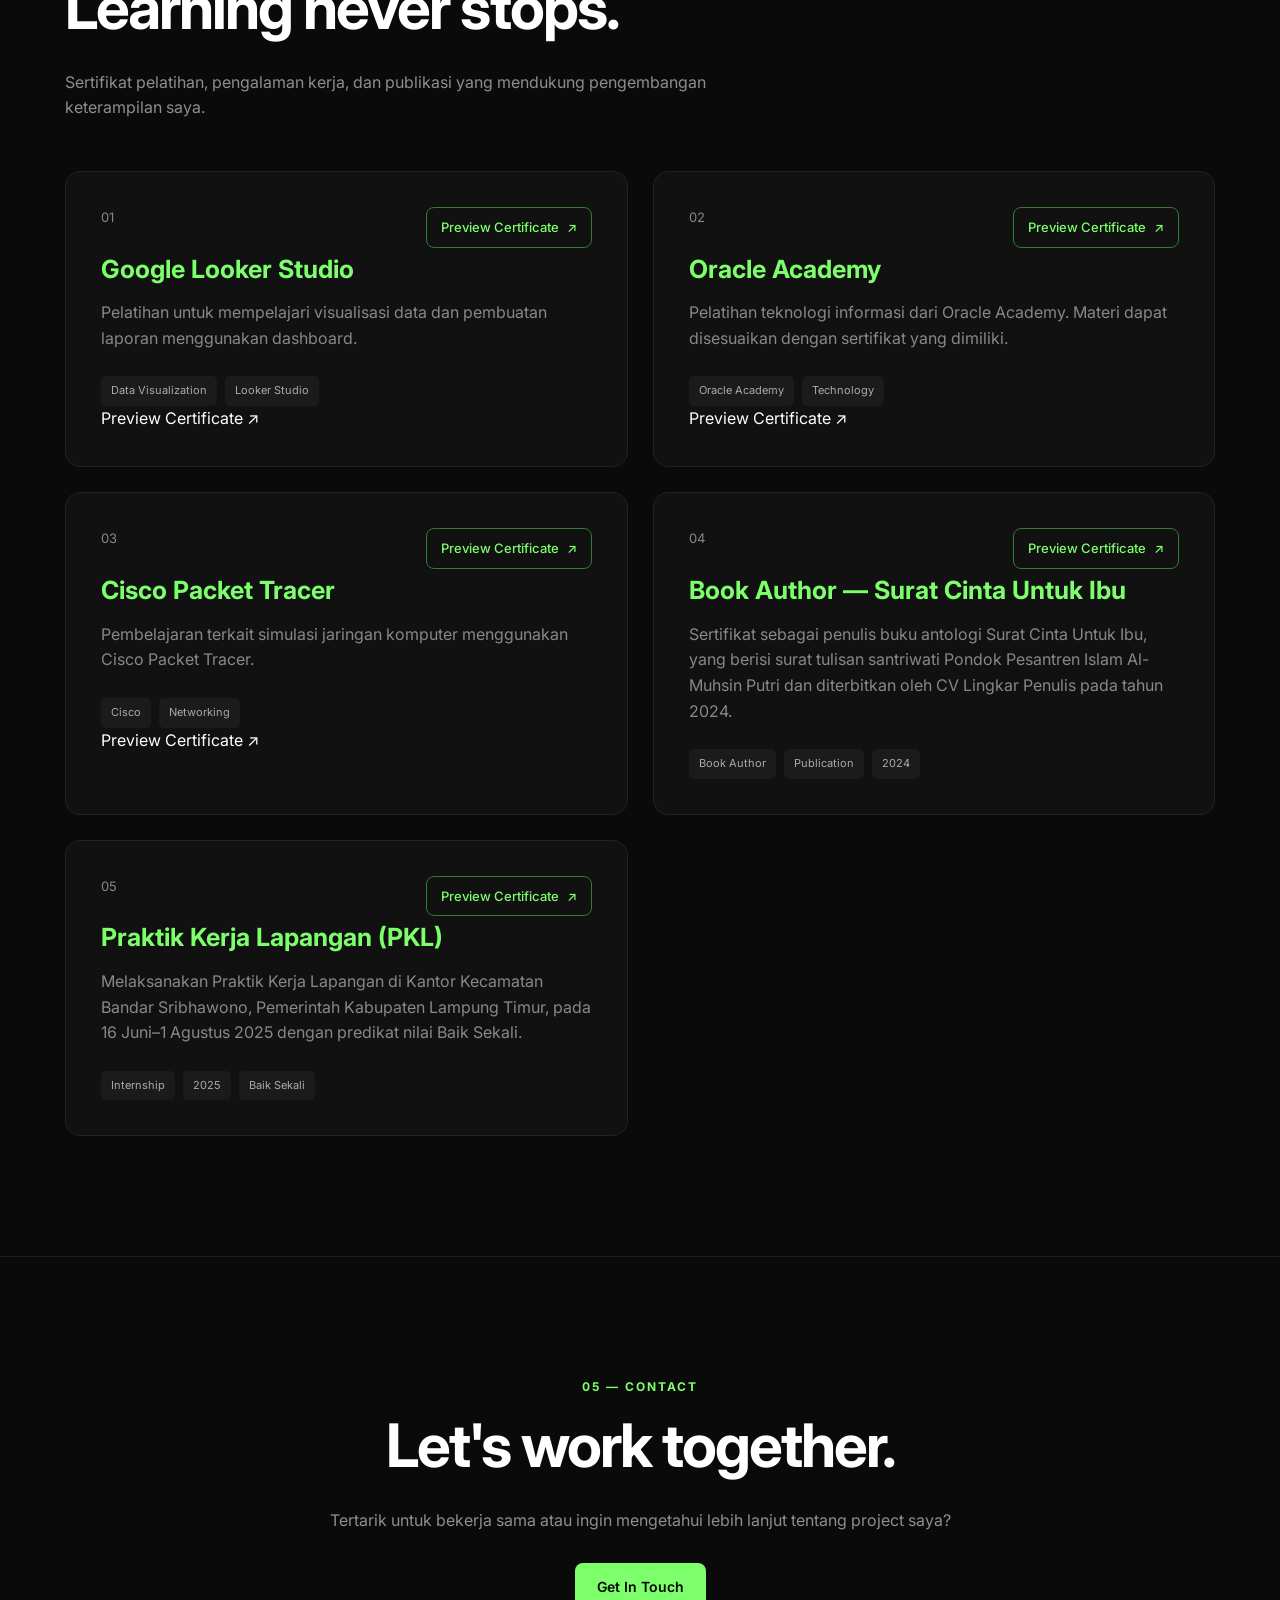
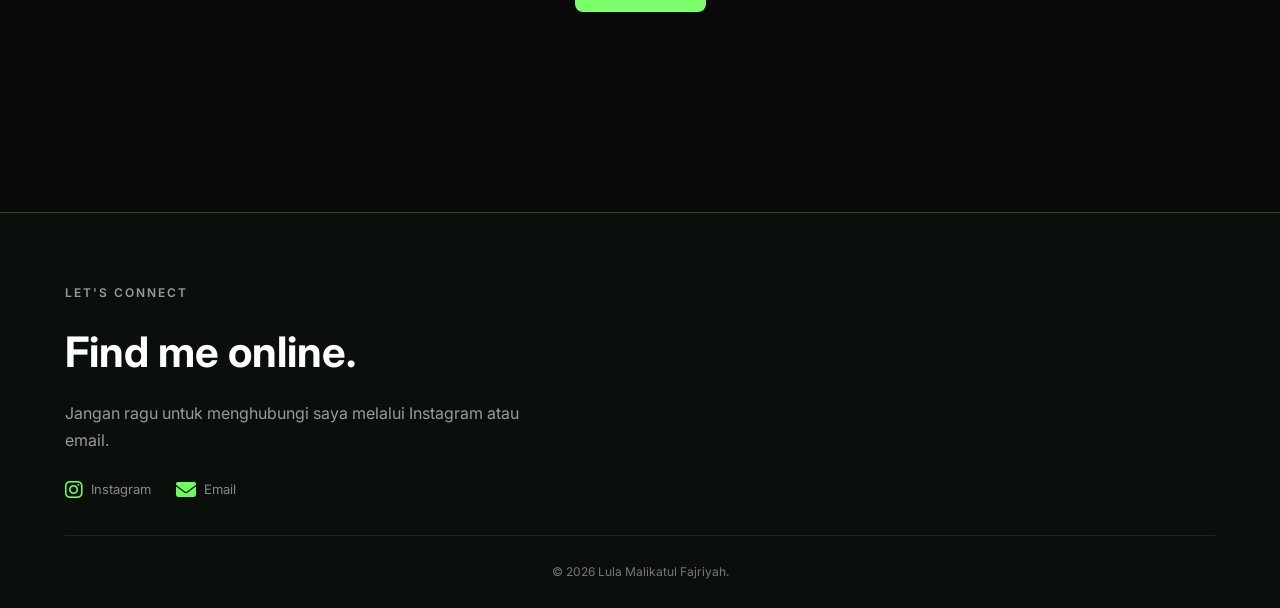
==== commit 2d8d1a45: "Update index.html" ====
--- a/docs/index.html
+++ b/docs/index.html
@@ -11,6 +11,8 @@
 
     <link rel="stylesheet" href="./index_files/style.css">
     <link rel="stylesheet" href="./index_files/all.min.css">
+    <link rel="stylesheet" href="https://cdnjs.cloudflare.com/ajax/libs/font-awesome/6.5.2/css/all.min.css">
+
 </head>
 
 <body>
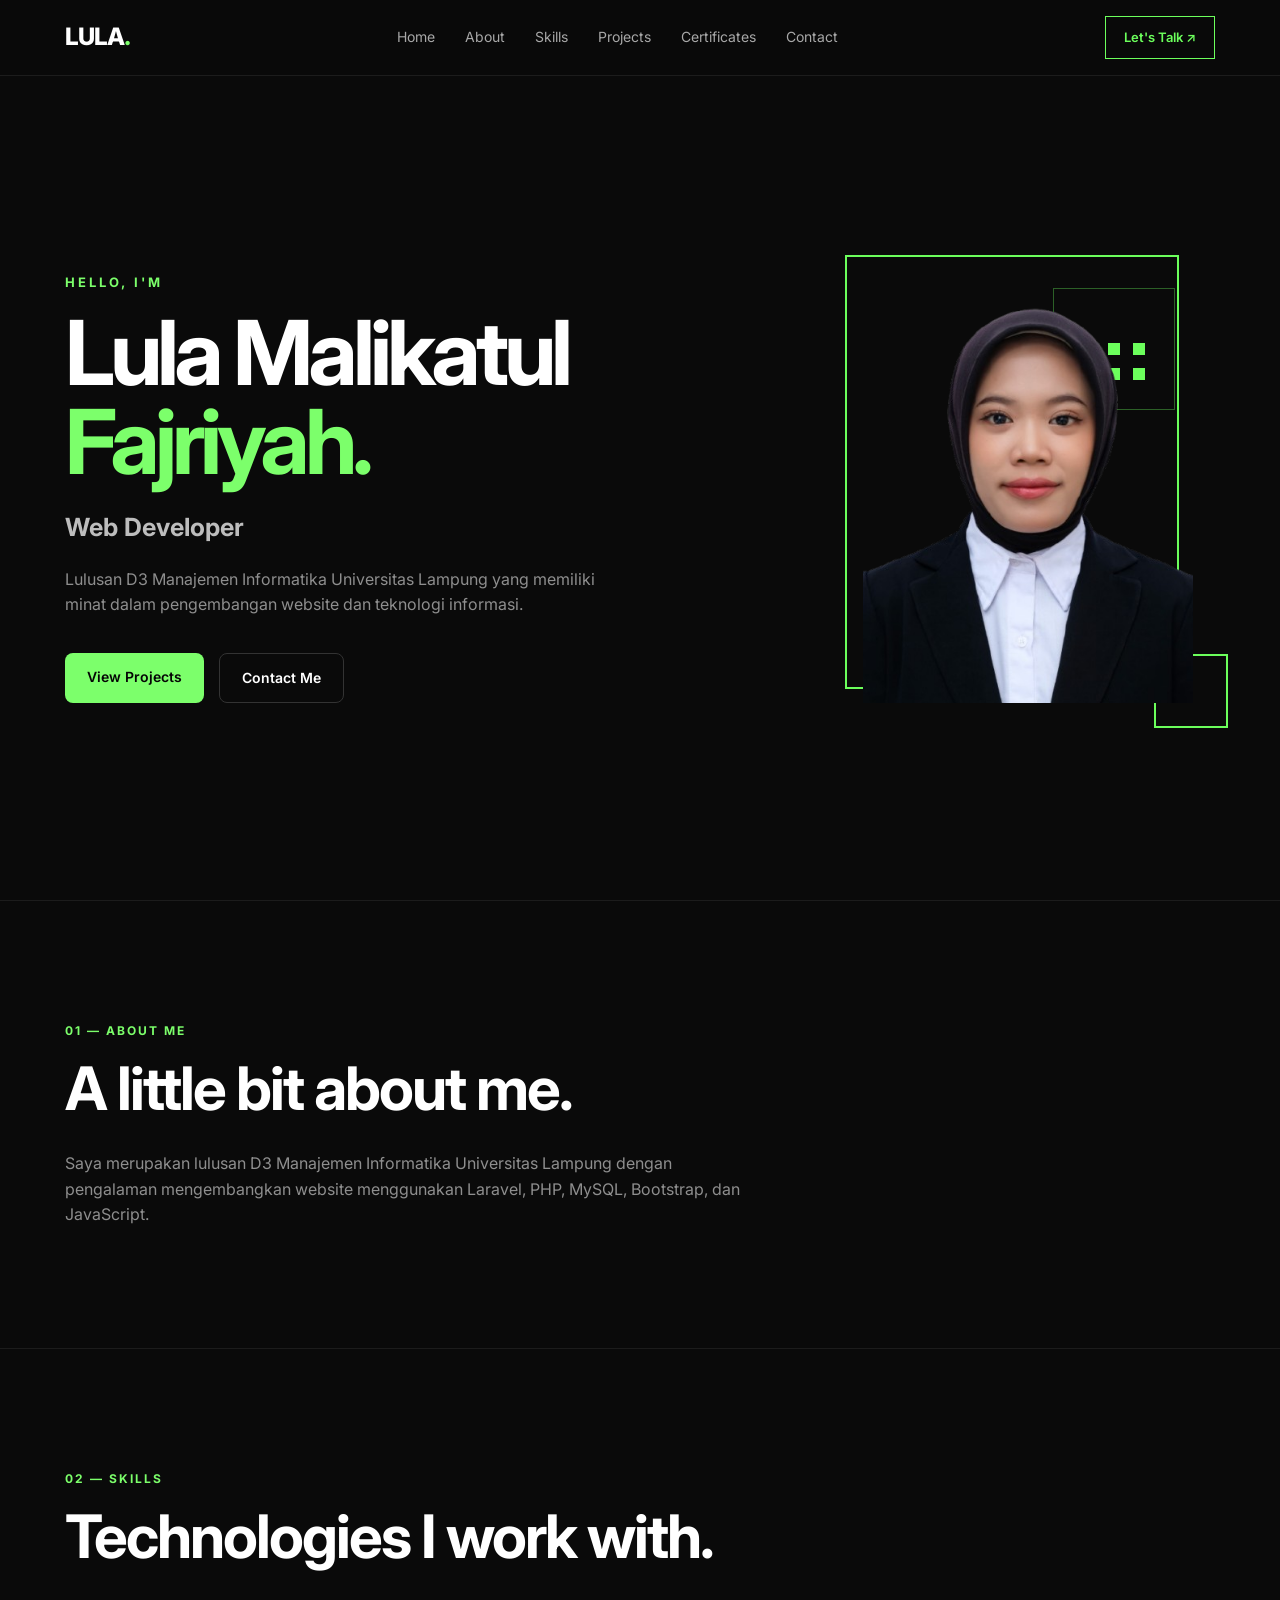
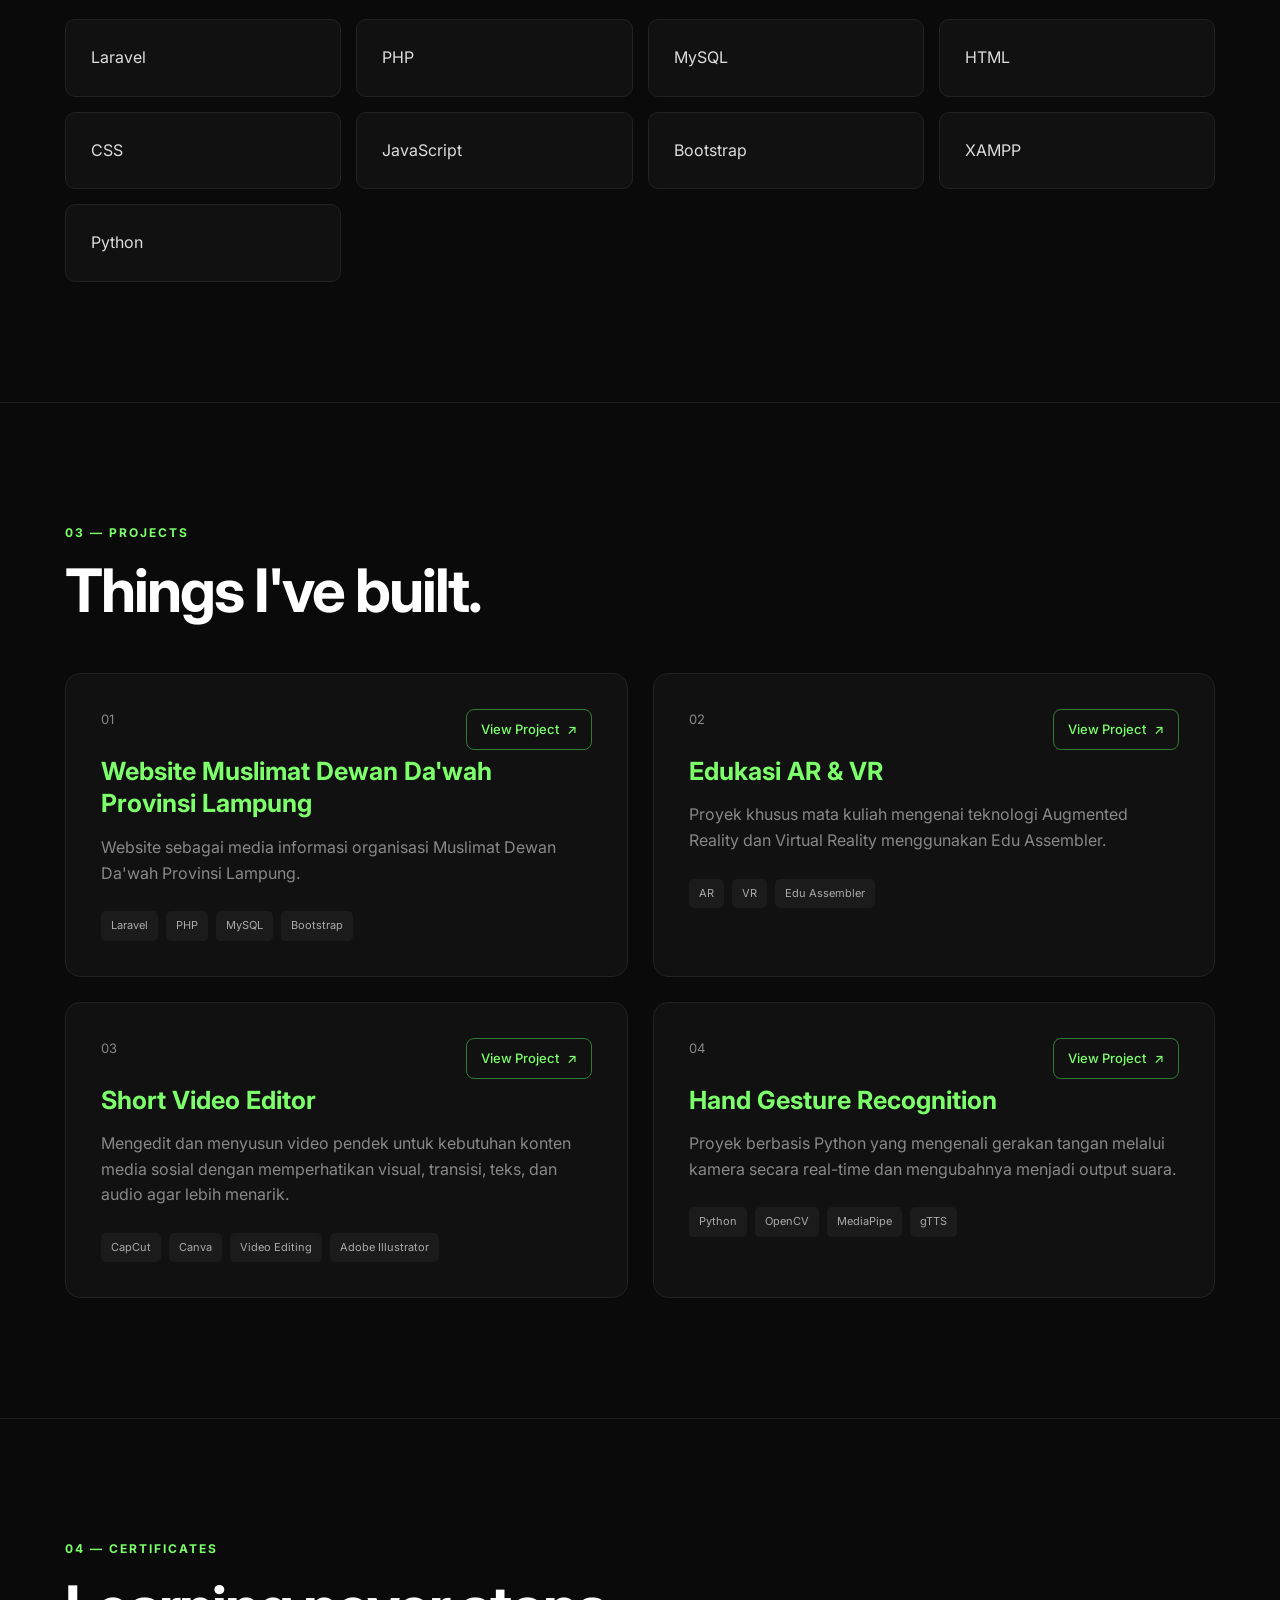
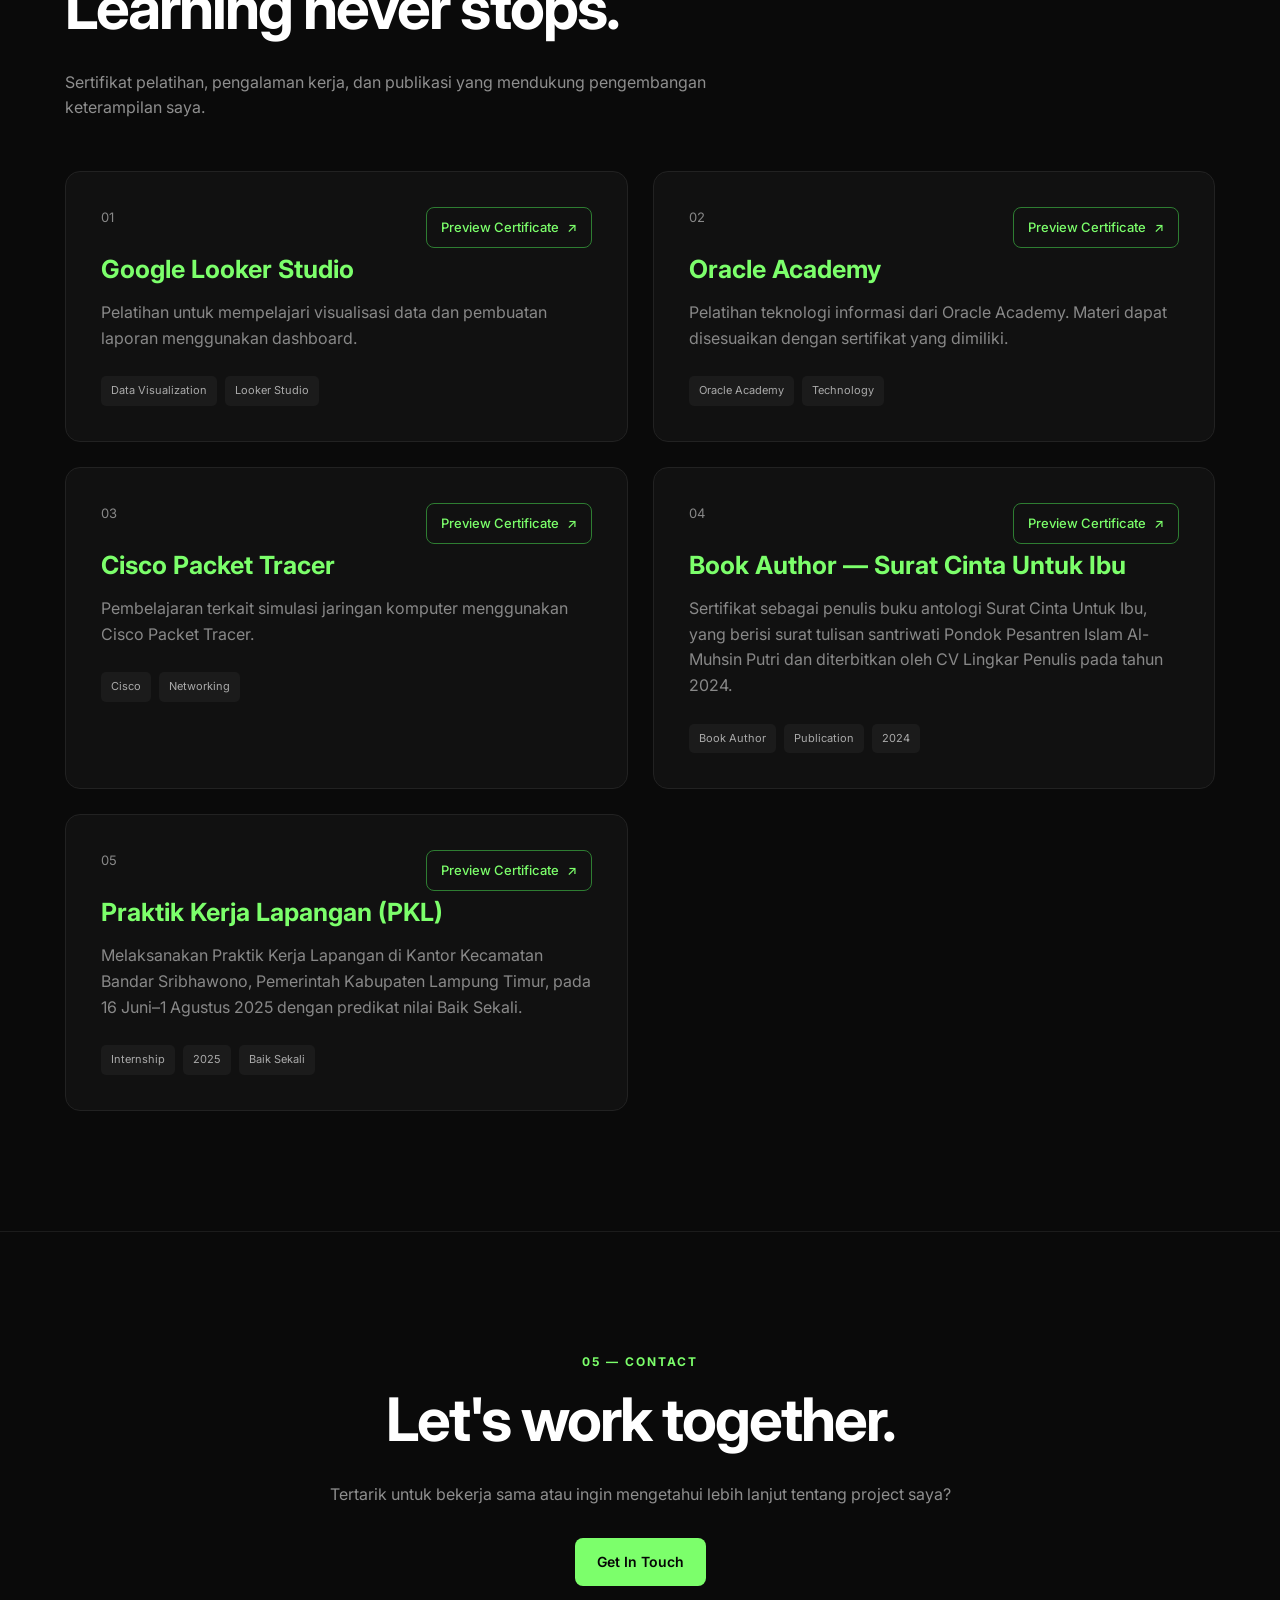
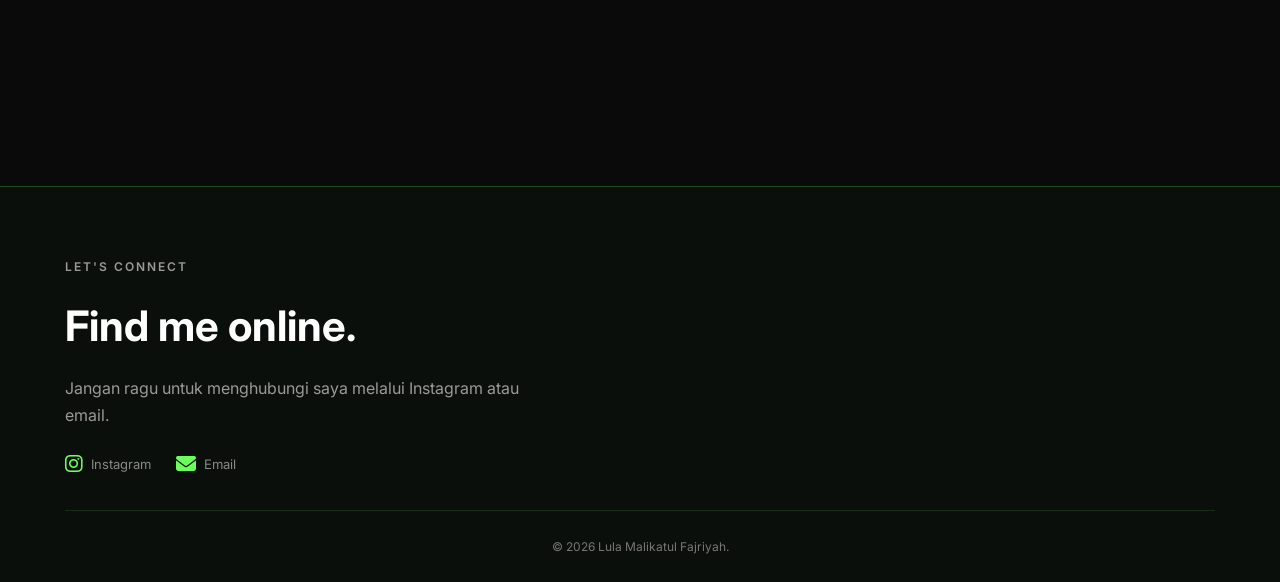
==== commit fa4b54cb: "Update index.html" ====
--- a/docs/index.html
+++ b/docs/index.html
@@ -306,11 +306,6 @@
                         <span>↗</span>
                     </a>
 
-                    Preview Certificate
-                    <span>↗</span>
-
-                    </a>
-
                 </div>
 
 
@@ -336,12 +331,6 @@
                         Preview Certificate
                         <span>↗</span>
                     </a>
-
-                    Preview Certificate
-                    <span>↗</span>
-
-                    </a>
-
                 </div>
 
 
@@ -368,10 +357,6 @@
                         <span>↗</span>
                     </a>
 
-                    Preview Certificate
-                    <span>↗</span>
-
-                    </a>
 
                 </div>
 
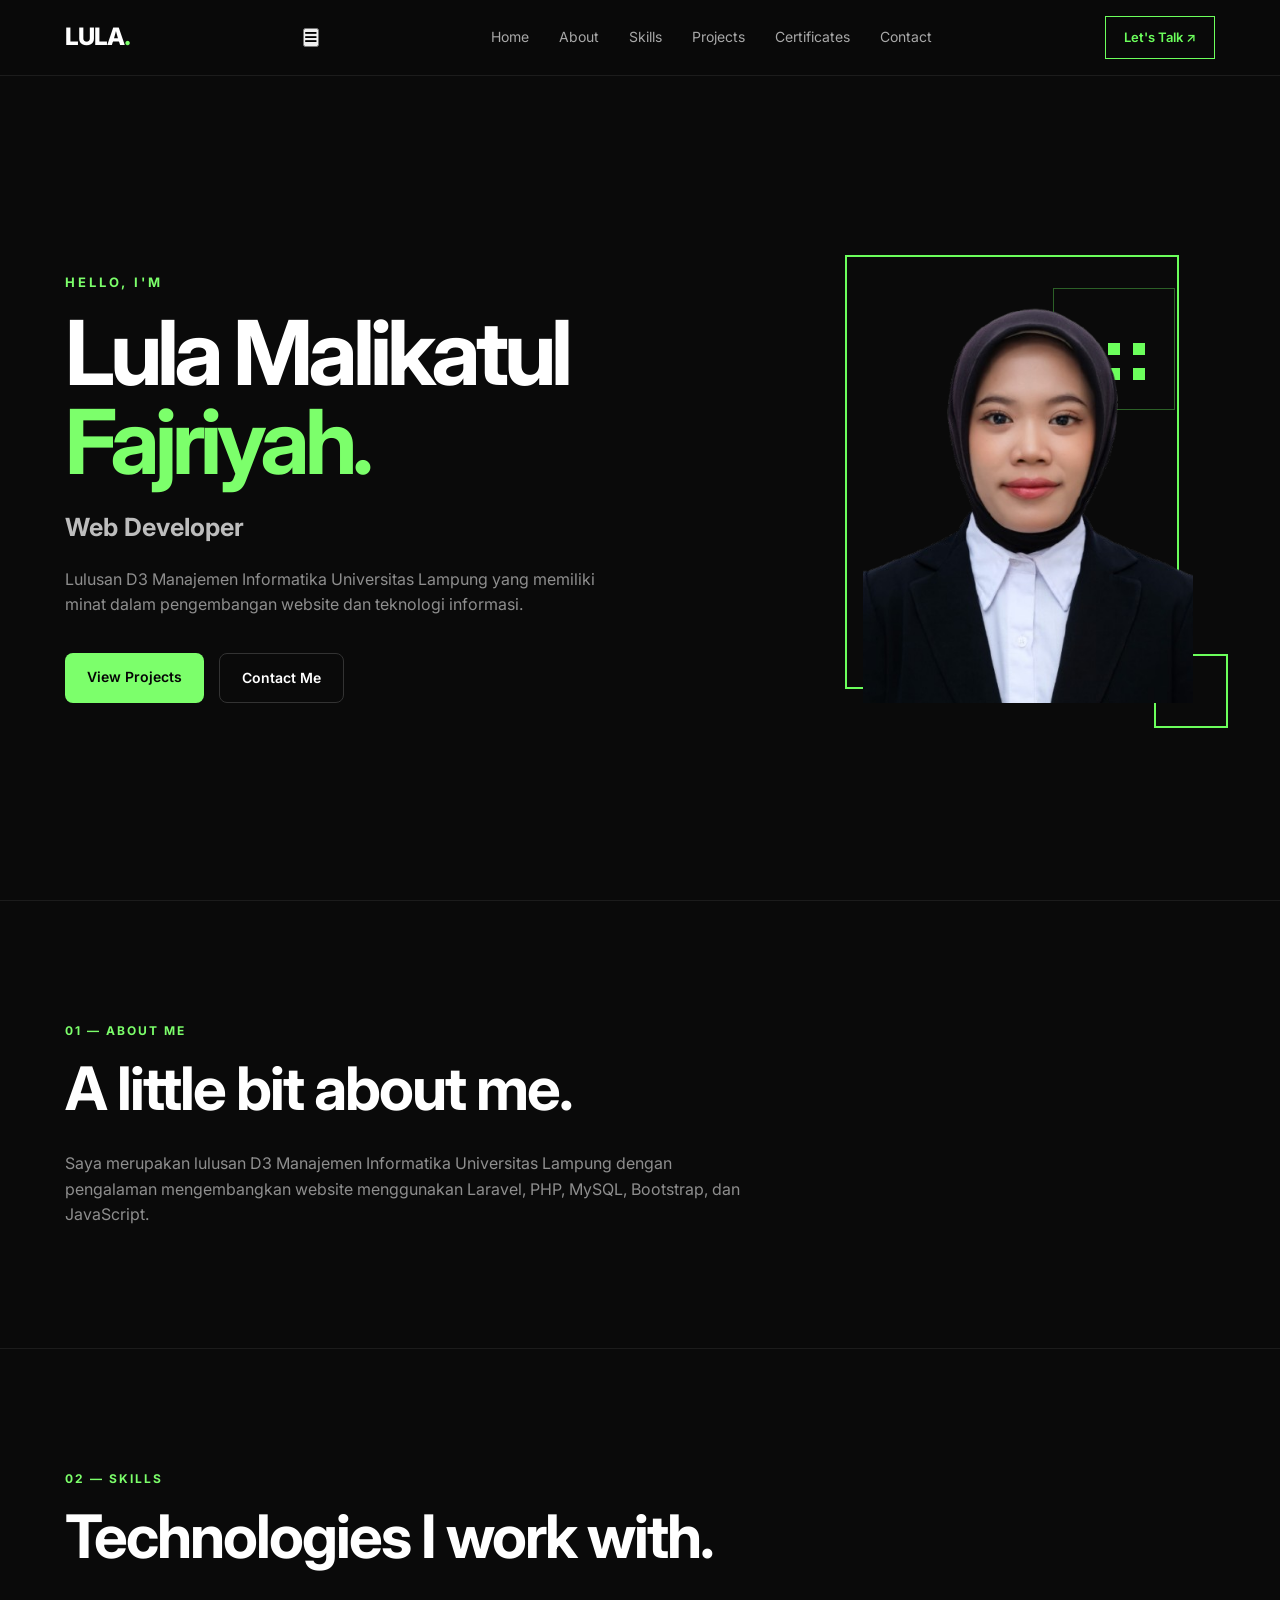
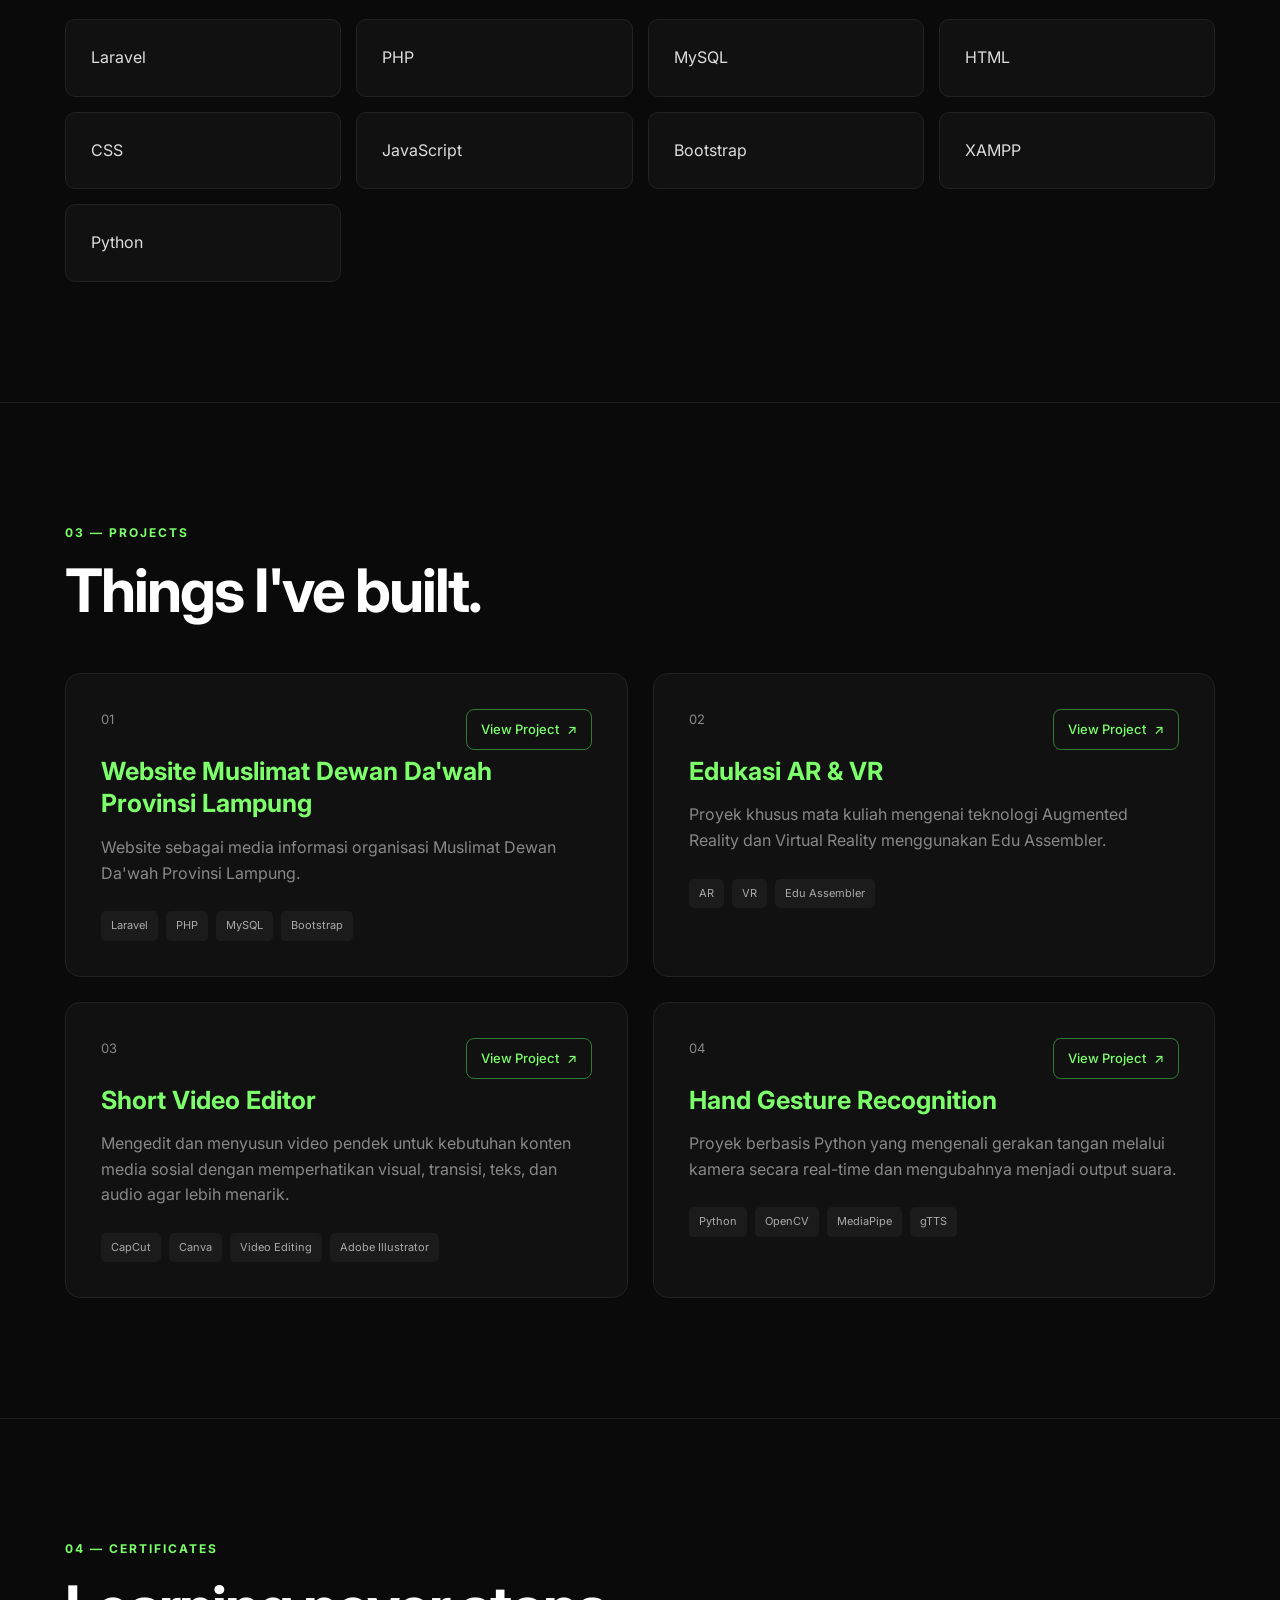
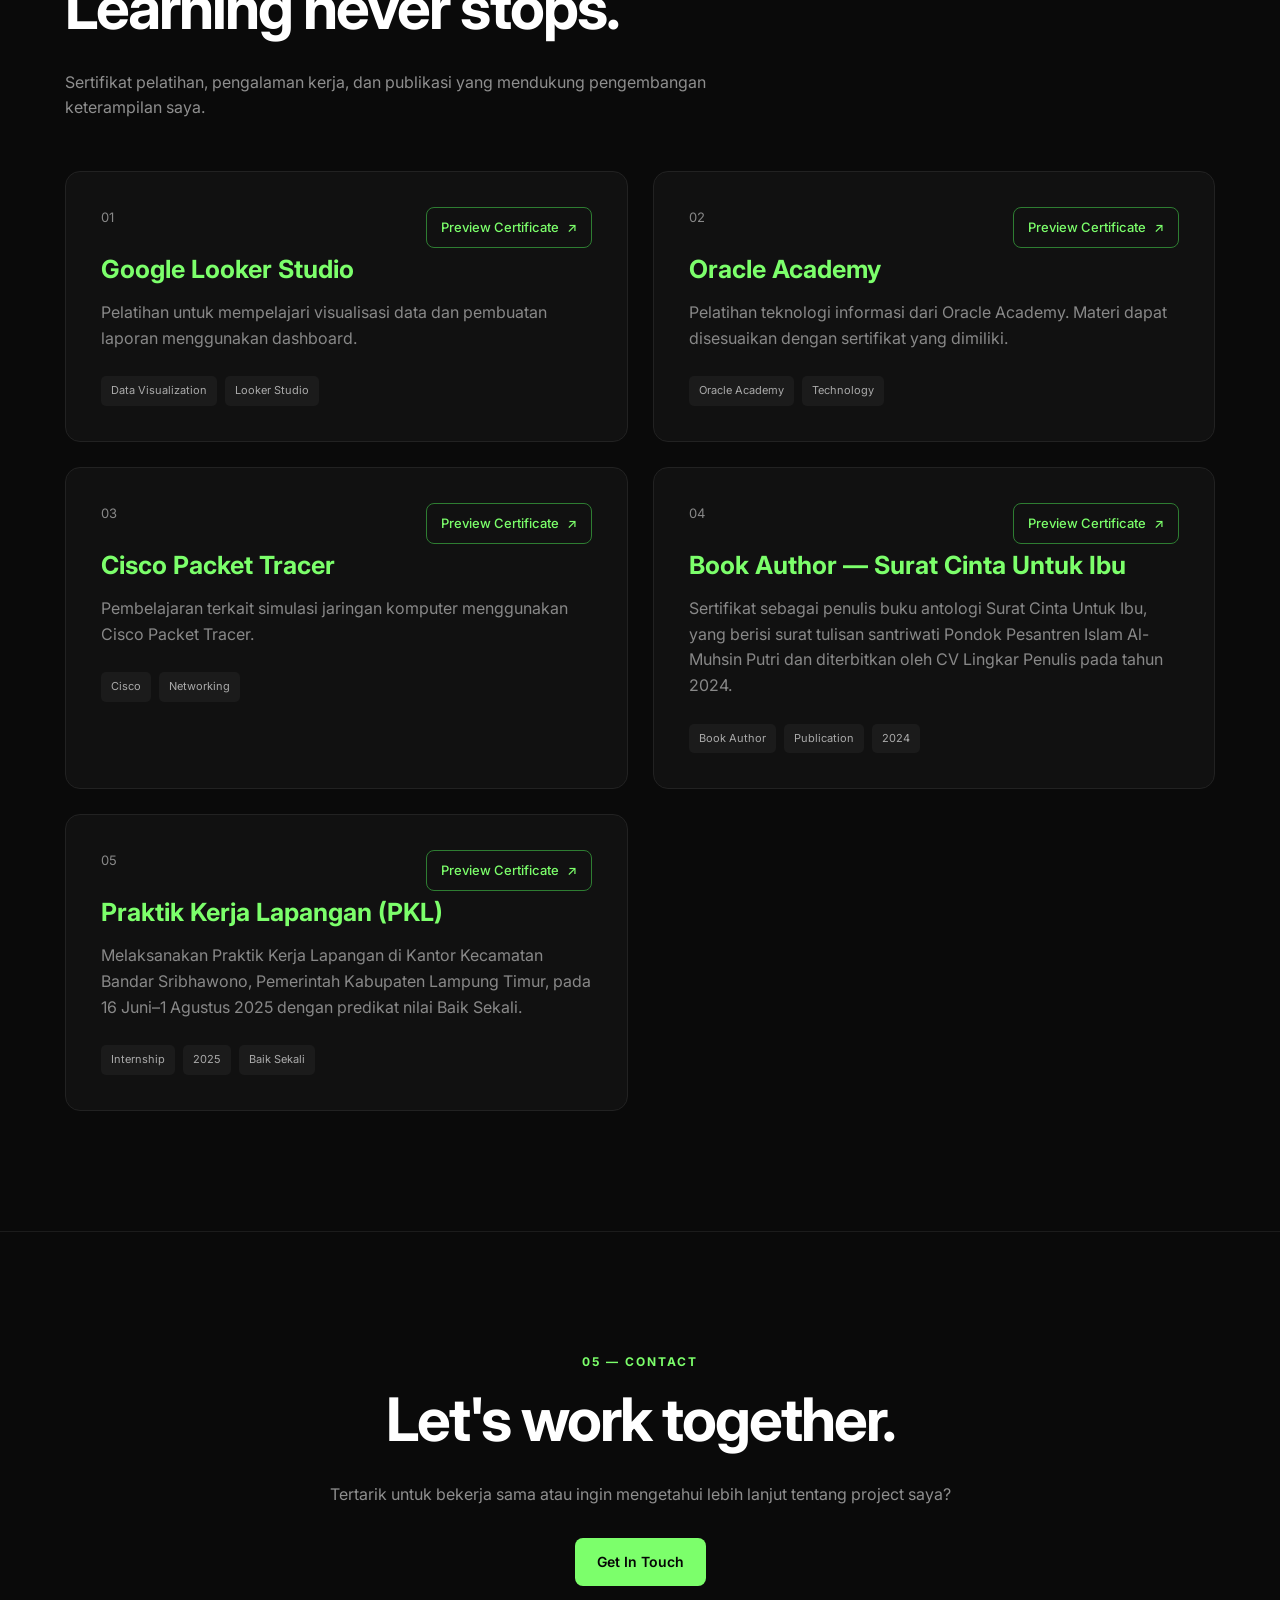
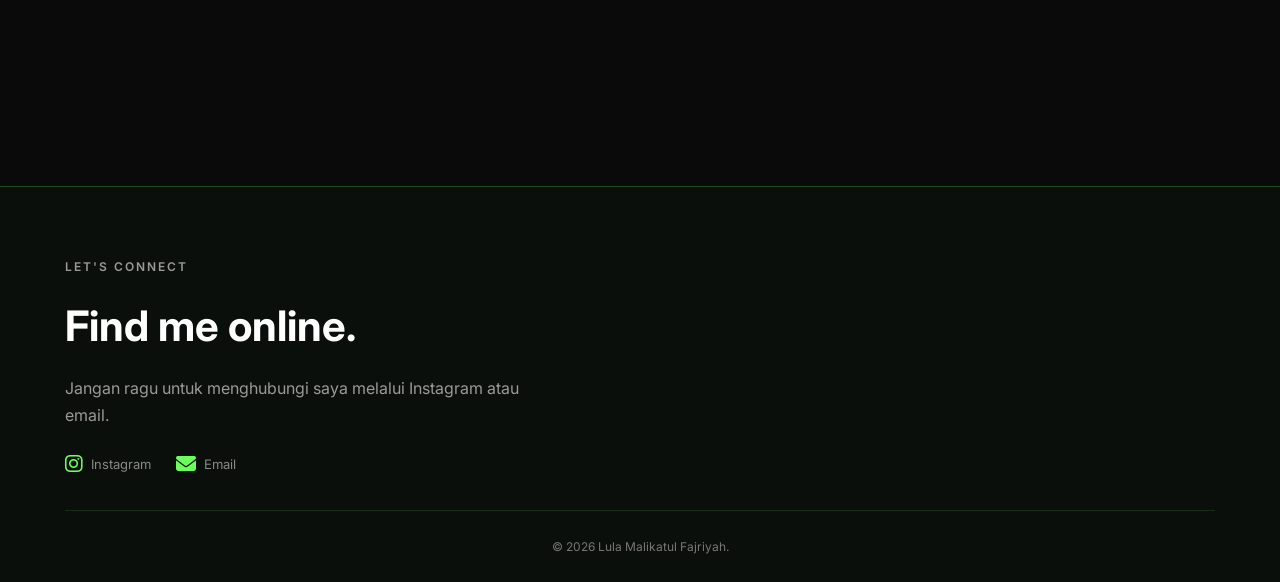
==== commit a4c8a0f2: "Fix mobile navigation menu" ====
--- a/docs/index.html
+++ b/docs/index.html
@@ -26,7 +26,12 @@
                 LULA<span>.</span>
             </a>
 
-            <div class="nav-links">
+            <button class="menu-toggle" id="menu-toggle" aria-label="Buka menu navigasi" aria-expanded="false"
+                aria-controls="nav-links">
+                <i class="fa-solid fa-bars"></i>
+            </button>
+
+            <div class="nav-links" id="nav-links">
                 <a href="#home">Home</a>
                 <a href="#about">About</a>
                 <a href="#skills">Skills</a>
@@ -34,6 +39,7 @@
                 <a href="#certificates">Certificates</a>
                 <a href="#contact">Contact</a>
             </div>
+
 
             <a href="#contact" class="nav-contact">
                 Let's Talk ↗
@@ -506,6 +512,36 @@
 
 
     <span id="PING_CONTENT_PUSH_NOTIFICATION" style="display: none;"></span>
+
+    <script>
+        const menuToggle = document.getElementById('menu-toggle');
+        const navLinks = document.getElementById('nav-links');
+
+        menuToggle.addEventListener('click', function () {
+            const isOpen = navLinks.classList.toggle('active');
+
+            menuToggle.innerHTML = isOpen
+                ? '<i class="fa-solid fa-xmark"></i>'
+                : '<i class="fa-solid fa-bars"></i>';
+
+            menuToggle.setAttribute('aria-expanded', isOpen);
+            menuToggle.setAttribute(
+                'aria-label',
+                isOpen ? 'Tutup menu navigasi' : 'Buka menu navigasi'
+            );
+        });
+
+        navLinks.querySelectorAll('a').forEach(function (link) {
+            link.addEventListener('click', function () {
+                navLinks.classList.remove('active');
+
+                menuToggle.innerHTML = '<i class="fa-solid fa-bars"></i>';
+                menuToggle.setAttribute('aria-expanded', 'false');
+                menuToggle.setAttribute('aria-label', 'Buka menu navigasi');
+            });
+        });
+    </script>
+
 </body>
 
 </html>
--- a/docs/index_files/style.css
+++ b/docs/index_files/style.css
@@ -598,6 +598,7 @@
     font-size: 12px;
     line-height: 1.8;
 }
+
 /* ========================= 
    RESPONSIVE - HP 
 ========================= */
@@ -932,5 +933,60 @@
         padding: 20px 15px;
     }
 
-}
-
+
+
+    /* NAVBAR MOBILE */
+    .menu-toggle {
+        display: none;
+        background: transparent;
+        border: 1px solid #333;
+        color: #7cff6b;
+        font-size: 22px;
+        padding: 8px 12px;
+        border-radius: 8px;
+        cursor: pointer;
+    }
+
+    @media (max-width: 768px) {
+        .navbar-content {
+            position: relative;
+            justify-content: space-between;
+        }
+
+        .menu-toggle {
+            display: block;
+            margin-left: auto;
+        }
+
+        .navbar-content .nav-contact {
+            display: none;
+        }
+
+        .navbar-content .nav-links {
+            display: none;
+            position: absolute;
+            top: calc(100% + 12px);
+            left: 0;
+            right: 0;
+            flex-direction: column;
+            align-items: stretch;
+            gap: 0;
+            padding: 10px;
+            background: #111;
+            border: 1px solid #292929;
+            border-radius: 12px;
+            z-index: 999;
+        }
+
+        .navbar-content .nav-links.active {
+            display: flex;
+        }
+
+        .navbar-content .nav-links a {
+            display: block;
+            padding: 12px 14px;
+        }
+    }
+
+
+}
